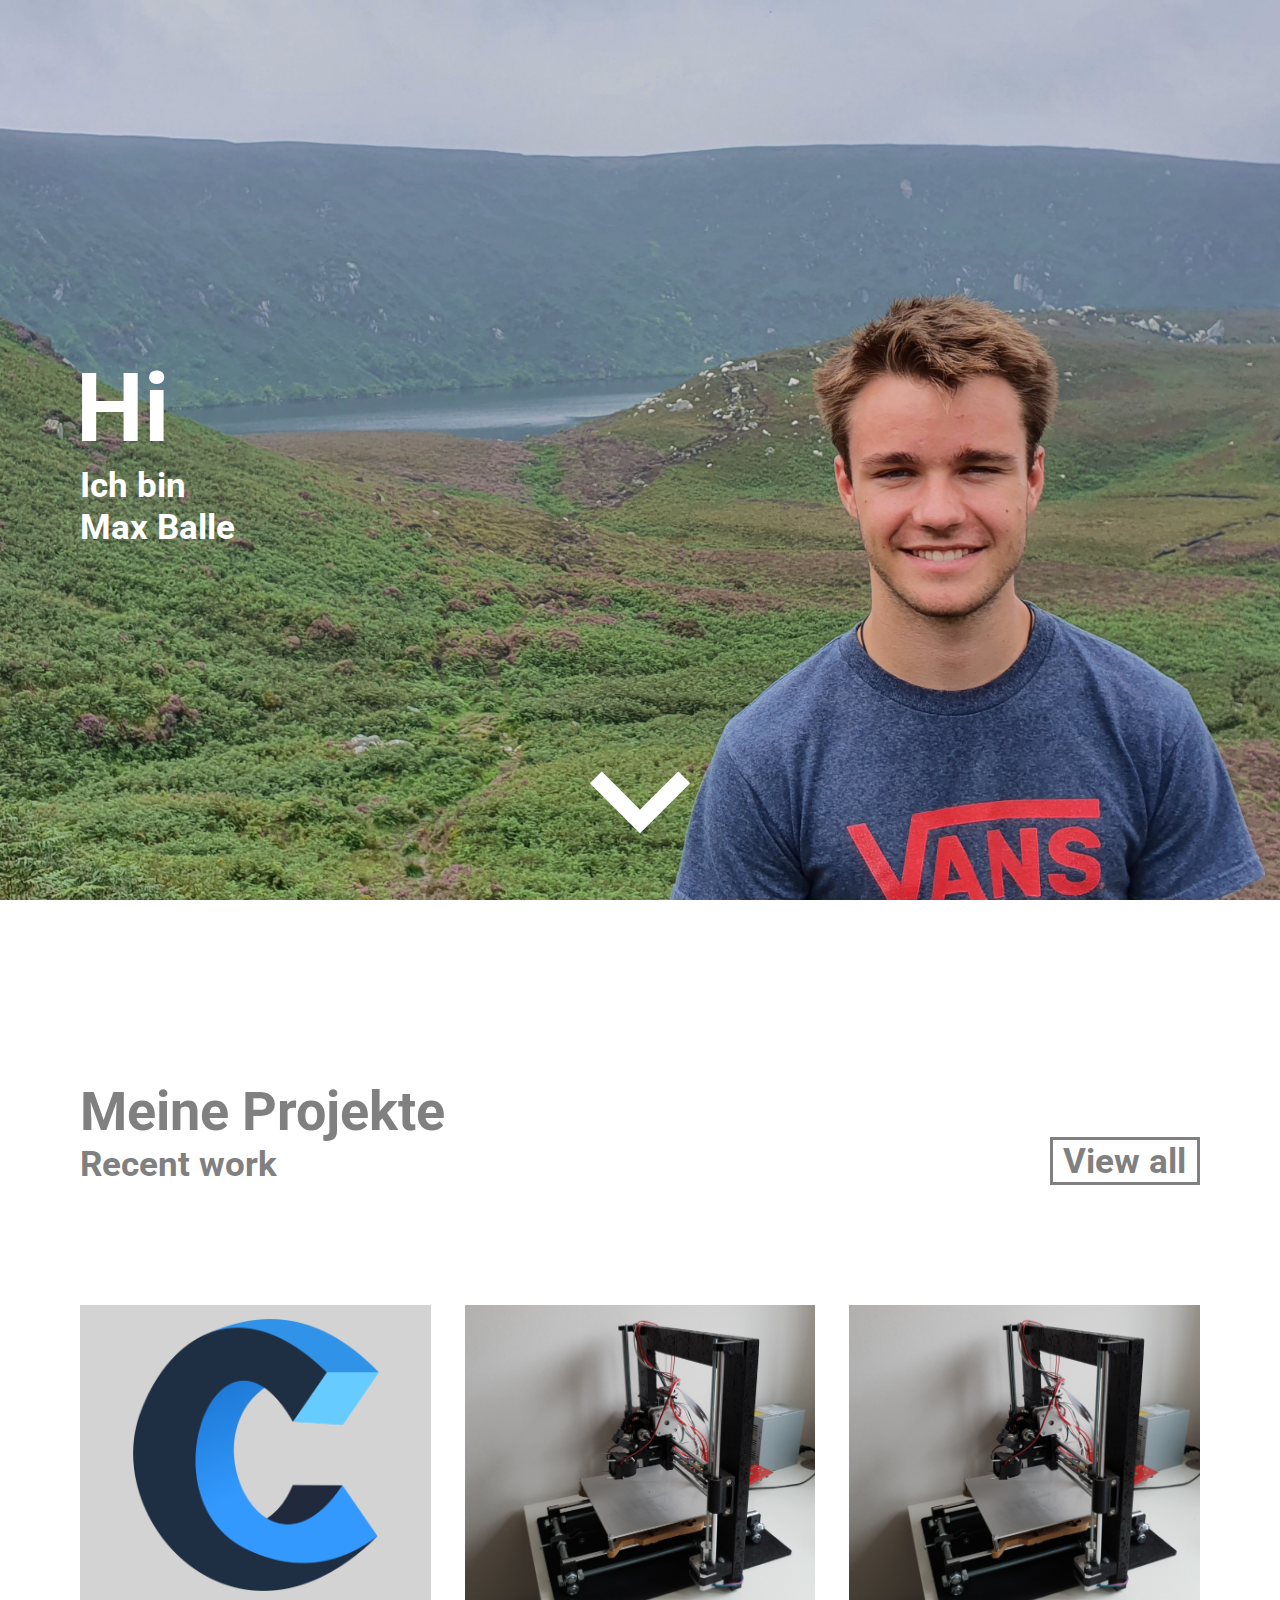
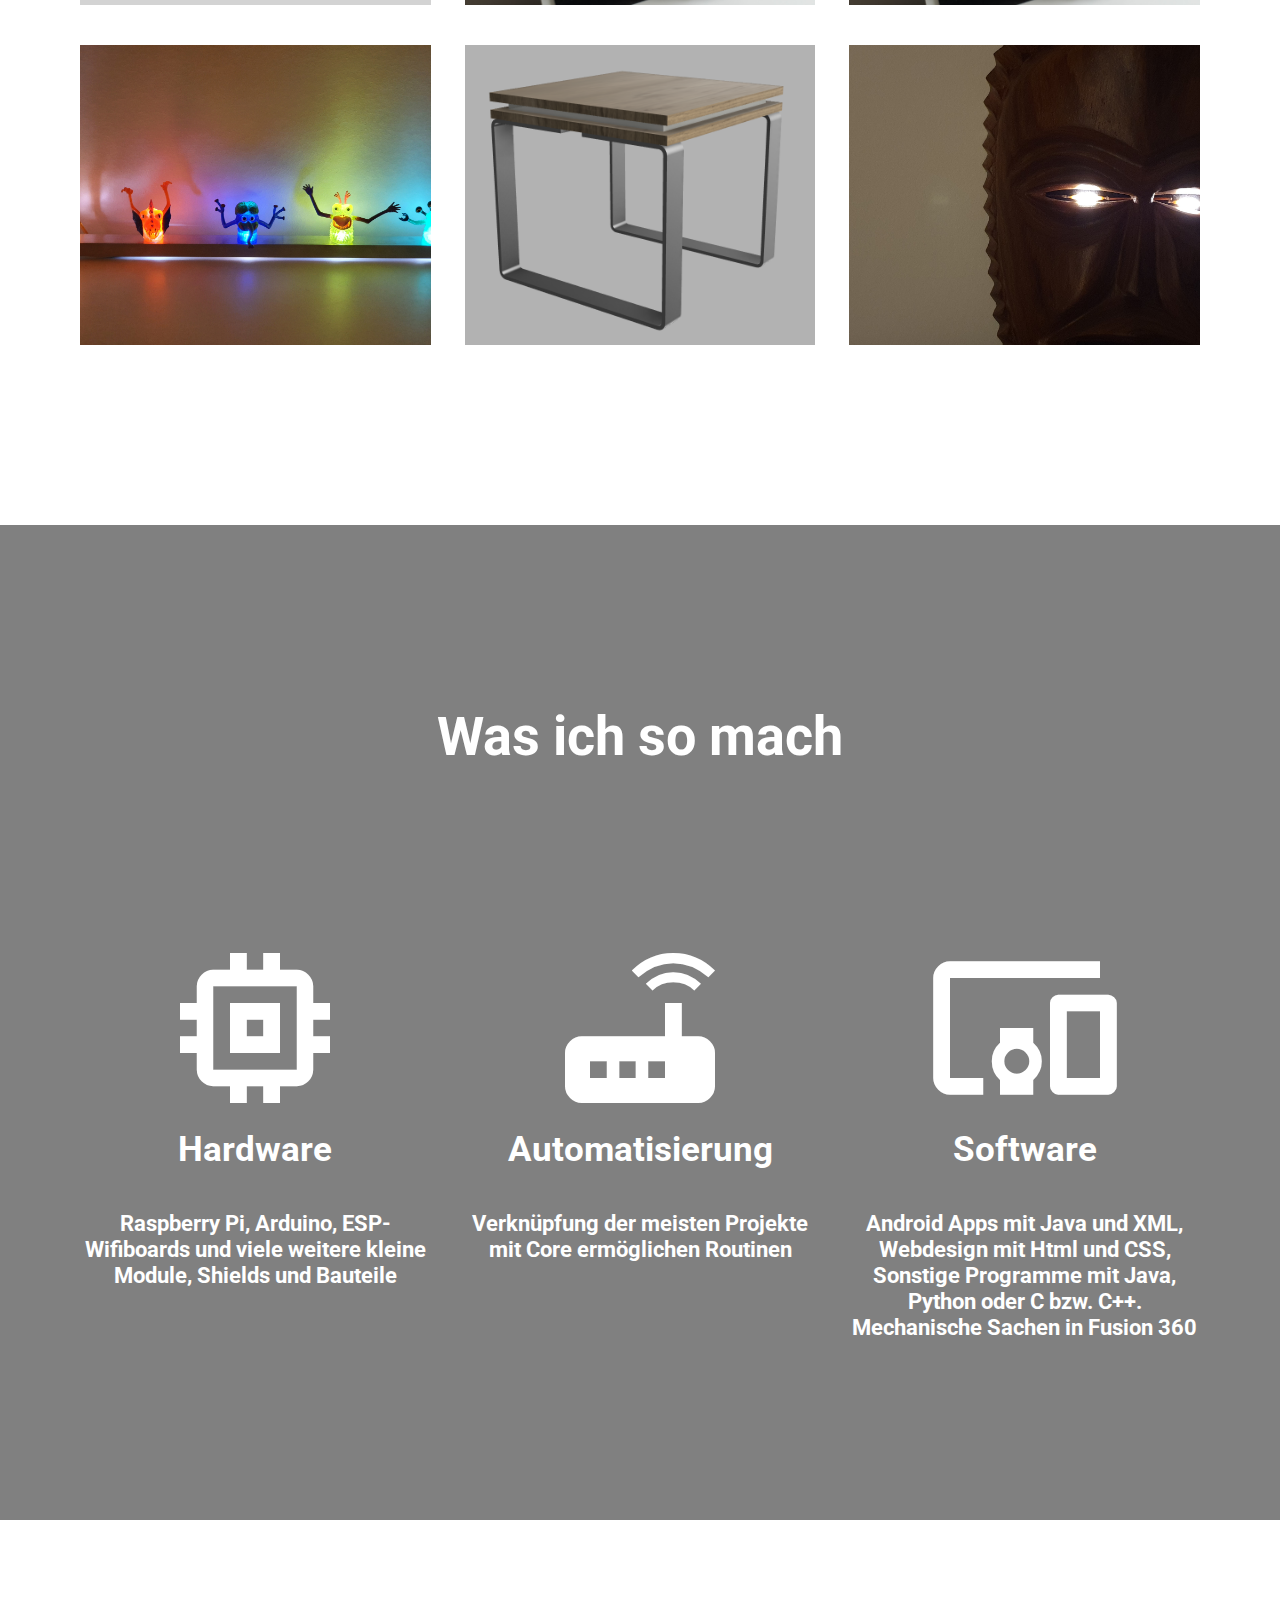
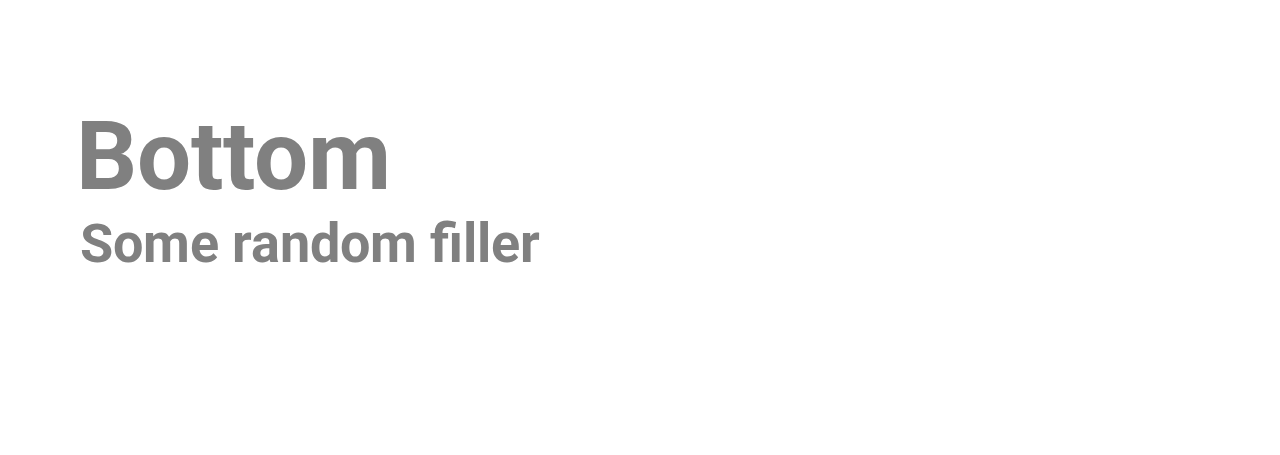
==== index.html @ 27840fbb "sub sites update" ====
<!DOCTYPE html>
<html lang="de"  dir="ltr">
<head>
  <meta charset="utf-8">
  <title>Max Balle</title>
  <link rel="stylesheet" type="text/css" href="style.css">
  <link rel="icon" type="image/svg+xml" href="favicon.svg">
  <link href="https://fonts.googleapis.com/icon?family=Material+Icons" rel="stylesheet">
  <link href="https://fonts.googleapis.com/css2?family=Roboto&display=swap" rel="stylesheet">
<body>
  <div class="transparentSec landingSec" id="mainLanding">
    <div class="greetingWrapper">
      <h1>Hi</h1>
      <h3>Ich bin<br>Max Balle</h3>
    </div>
    <div class="iconWrapper">
      <span class="material-icons icon scrollIcon">expand_more</span>
    </div>
  </div>
  <div class="solidSec">
    <div class="projektHead">
      <h2>Meine Projekte</h2>
      <div class="projektHeadWrapper">
        <h3>Recent work</h3>
        <h3 class="viewAll" id="viewAllTop">View all</h3>
      </div>
    </div>
    <div class="gridContainer">
      <a class="gridItem" id="gridItem0" href="core.html">
        <div class="borderDiv">
          <h3>Core</h3>
        </div>
      </a>
      <a class="gridItem" id="gridItem1" href="megan.html">
        <div class="borderDiv">
          <h3>Megan</h3>
        </div>
      </a>
      <a class="gridItem" id="gridItem2" href="rgbled.html">
        <div class="borderDiv">
          <h3>RGB Beleuchtung</h3>
        </div>
      </a>
      <a class="gridItem" id="gridItem3" href="monster.html">
        <div class="borderDiv">
          <h3>Monster Display</h3>
        </div>
      </a>
      <a class="gridItem" id="gridItem4" href="captisch.html">
        <div class="borderDiv">
          <h3>Cap Tisch</h3>
        </div>
      </a>
      <a class="gridItem" id="gridItem5" href="maske.html">
        <div class="borderDiv">
          <h3>Maske</h3>
        </div>
      </a>
      <a class="gridItem hiddenP" id="gridItem6" href="labps.html">
        <div class="borderDiv">
          <h3>Lab PS</h3>
        </div>
      </a>
      <a class="gridItem hiddenP" id="gridItem7" href="maus.html">
        <div class="borderDiv">
          <h3>8Ball Maus</h3>
        </div>
      </a>
    </div>
    <div class="viewAllBottomWrapper">
      <h3 class="viewAll" id="viewAllBottom">View all</h3>
    </div>
  </div>
  <div class="transparentSec" id="skillSec">
    <h2>Was ich so mach</h2>
    <div class="skillWrapper">
      <div class="skillItem">
        <span class="material-icons icon">memory</span>
        <h3>Hardware</h3>
        <h4>Raspberry Pi, Arduino, ESP-Wifiboards und viele weitere kleine Module, Shields und Bauteile</h4>
      </div>
      <div class="skillItem">
        <span class="material-icons icon">router</span>
        <h3>Automatisierung</h3>
        <h4>Verknüpfung der meisten Projekte mit Core ermöglichen Routinen</h4>
      </div>
      <div class="skillItem">
        <span class="material-icons icon">devices_other</span>
        <h3>Software</h3>
        <h4>Android Apps mit Java und XML, Webdesign mit Html und CSS, Sonstige Programme mit Java, Python oder C bzw. C++. Mechanische Sachen in Fusion 360</h4>
      </div>
    </div>
  </div>
  <div class="solidSec">
    <h1>Bottom</h1>
    <h2>Some random filler</h2>
  </div>
</body>
<script src="script.js" charset="utf-8"></script>
</html>
---- style.css ----
:root {
	--sideMargin: 80px;
}

* { margin: 0, padding: 0 }

html, body {
	scroll-behavior: smooth;
  background: white;
	margin: 0;
}

h1, h2, h3, h4, p, a {
  margin: 0;
	padding: 0;
	color: grey;
  font-family: Roboto;
	text-decoration: none;
}

h1 {
	font-size: 6em;
	margin-left: -0.04em;
}

h2 {
	font-size: 3.4em;
}

h3 {
	font-size: 2.2em;
}

h4 {
	font-size: 1.4em;
	margin-top: 40px;
	text-align: center;
}

.transparentSec {
	background-color: grey;
	background-size: cover;
	background-position: center;
	background-attachment: fixed;
	padding: 180px var(--sideMargin);
}

.solidSec {
	background-color: white;
  padding: 180px var(--sideMargin);
}

.transparentSec h1, .transparentSec h2, .transparentSec h3, .transparentSec h4 {
	color: white;
}

.landingSec {
	height: 100vh;
	background-image: url("res/profile.jpg");
	display: flex;
  align-items: center;
	padding: 0 var(--sideMargin);
}

.greetingWrapper {
	min-width: 300px;
}

.icon {
	width: 200px;
	color: white;
	font-size: 200px !important;
	font-weight: lighter;
}

.scrollIcon {
	position: absolute;
	bottom: 0;
	right: 0;
	left: 0;
	margin: auto;
	text-align: center;
}

.iconWrapper {
	width: 100%;
}

.projektHead {
	padding-bottom: 120px;
}

.projektHeadWrapper {
	position: relative;
}

.viewAll {
	border-style: solid;
	padding: 0 0.3em;
}

#viewAllTop {
	position: absolute;
	bottom: 0;
	right: 0;
}

.viewAllBottomWrapper {
	display: none;
	justify-content: center;
}

#viewAllBottom {
	margin-top: 60px;
}

.viewAll:hover {
	cursor: pointer;
	color: darkgrey;
}

.gridContainer {
	display: grid;
	grid-template-columns: 1fr 1fr 1fr;
	column-gap: 3%;
  row-gap: 40px;
}

.gridItem {
	background-color: lightgrey;
	height: 300px;
	display: flex;
	align-items: center;
	justify-content: center;
	background-size: cover;
	background-position: center;
	background-repeat: no-repeat;
	cursor: pointer;
}

.gridItem h3 {
	color: white;
	text-align: center;
}

.borderDiv {
	border-style: solid;
	color: white;
	padding: 0 0.7em;
	opacity: 0;
	transition: all 0.4s;
}

.gridItem:hover .borderDiv {
	opacity: 1;
}

#gridItem0 {
	background-image: url("res/coreicon.png");
	background-size: 70%;
}

#gridItem1 {
	background-image: url("res/megan.jpg");
}

#gridItem2 {
	background-image: url("res/megan.jpg");
}

#gridItem3 {
	background-image: url("res/monster.jpg");
}

#gridItem4 {
	background-image: url("res/tisch.png");
}

#gridItem5 {
	background-image: url("res/maske.jpg");
}

.hiddenP {
	display: none;
}

#gridItem6 {
	background-image: url("res/monster.jpg");
}

#gridItem7 {
	background-image: url("res/monster.jpg");
}

#skillSec {
	background-image: url("res/berg.jpg");
	display: flex;
	flex-direction: column;
	align-items: center;
}

.skillWrapper {
	width: 100%;
	display: grid;
	grid-template-columns: 1fr 1fr 1fr;
	column-gap: 3%;
	padding-top: 80px;
}

.skillItem {
	padding-top: 80px;
	display: flex;
	flex-direction: column;
	align-items: center;
	margin: 0 auto;
}

@media only screen and (max-device-width: 800px) {

	.gridContainer{
		grid-template-columns: 1fr 1fr;
	}

	.skillWrapper {
		grid-template-columns: 1fr;
	}

	.transparentSec {
		background-attachment: scroll;
	}

	.borderDiv {
		opacity: 1;
	}
}

@media only screen and (max-device-width: 600px) {

	.gridContainer{
		grid-template-columns: 1fr;
	}

	#viewAllTop {
		display: none;
	}

	.viewAllBottomWrapper {
		display: flex;
	}
}
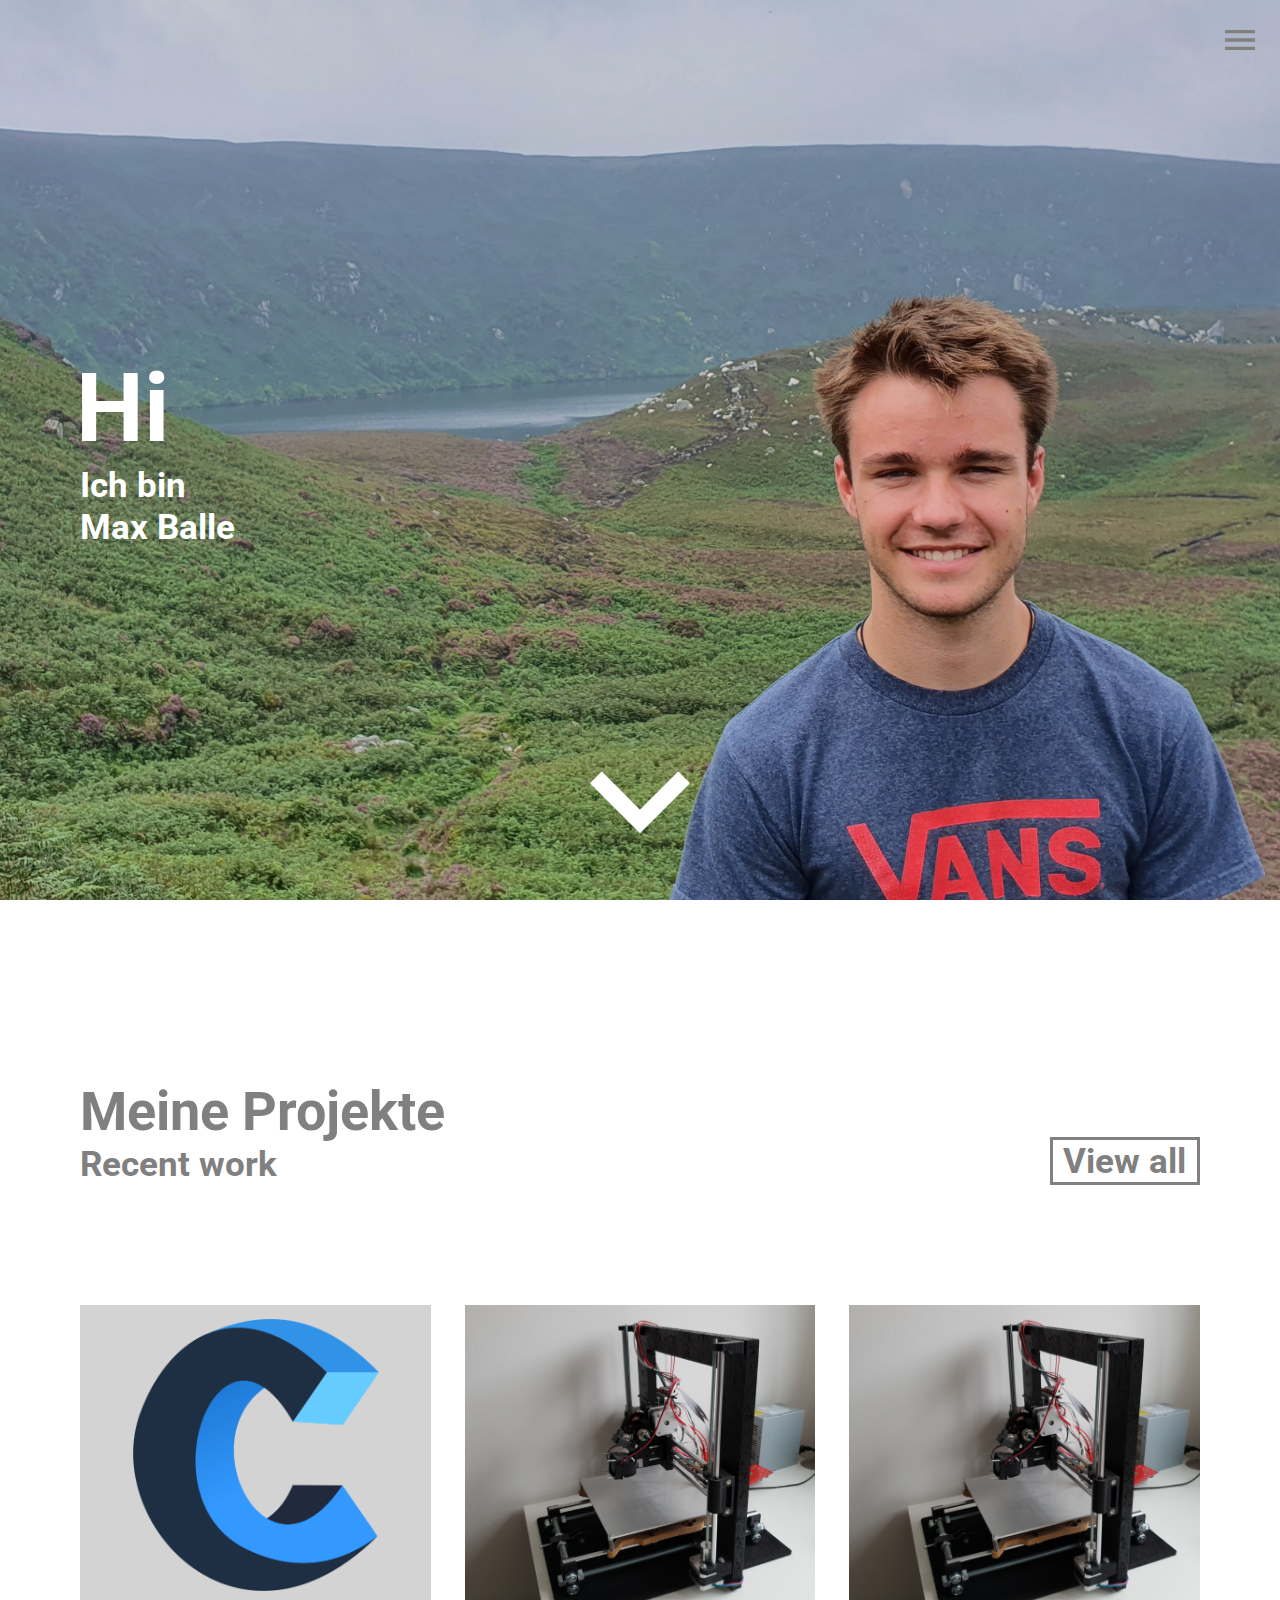
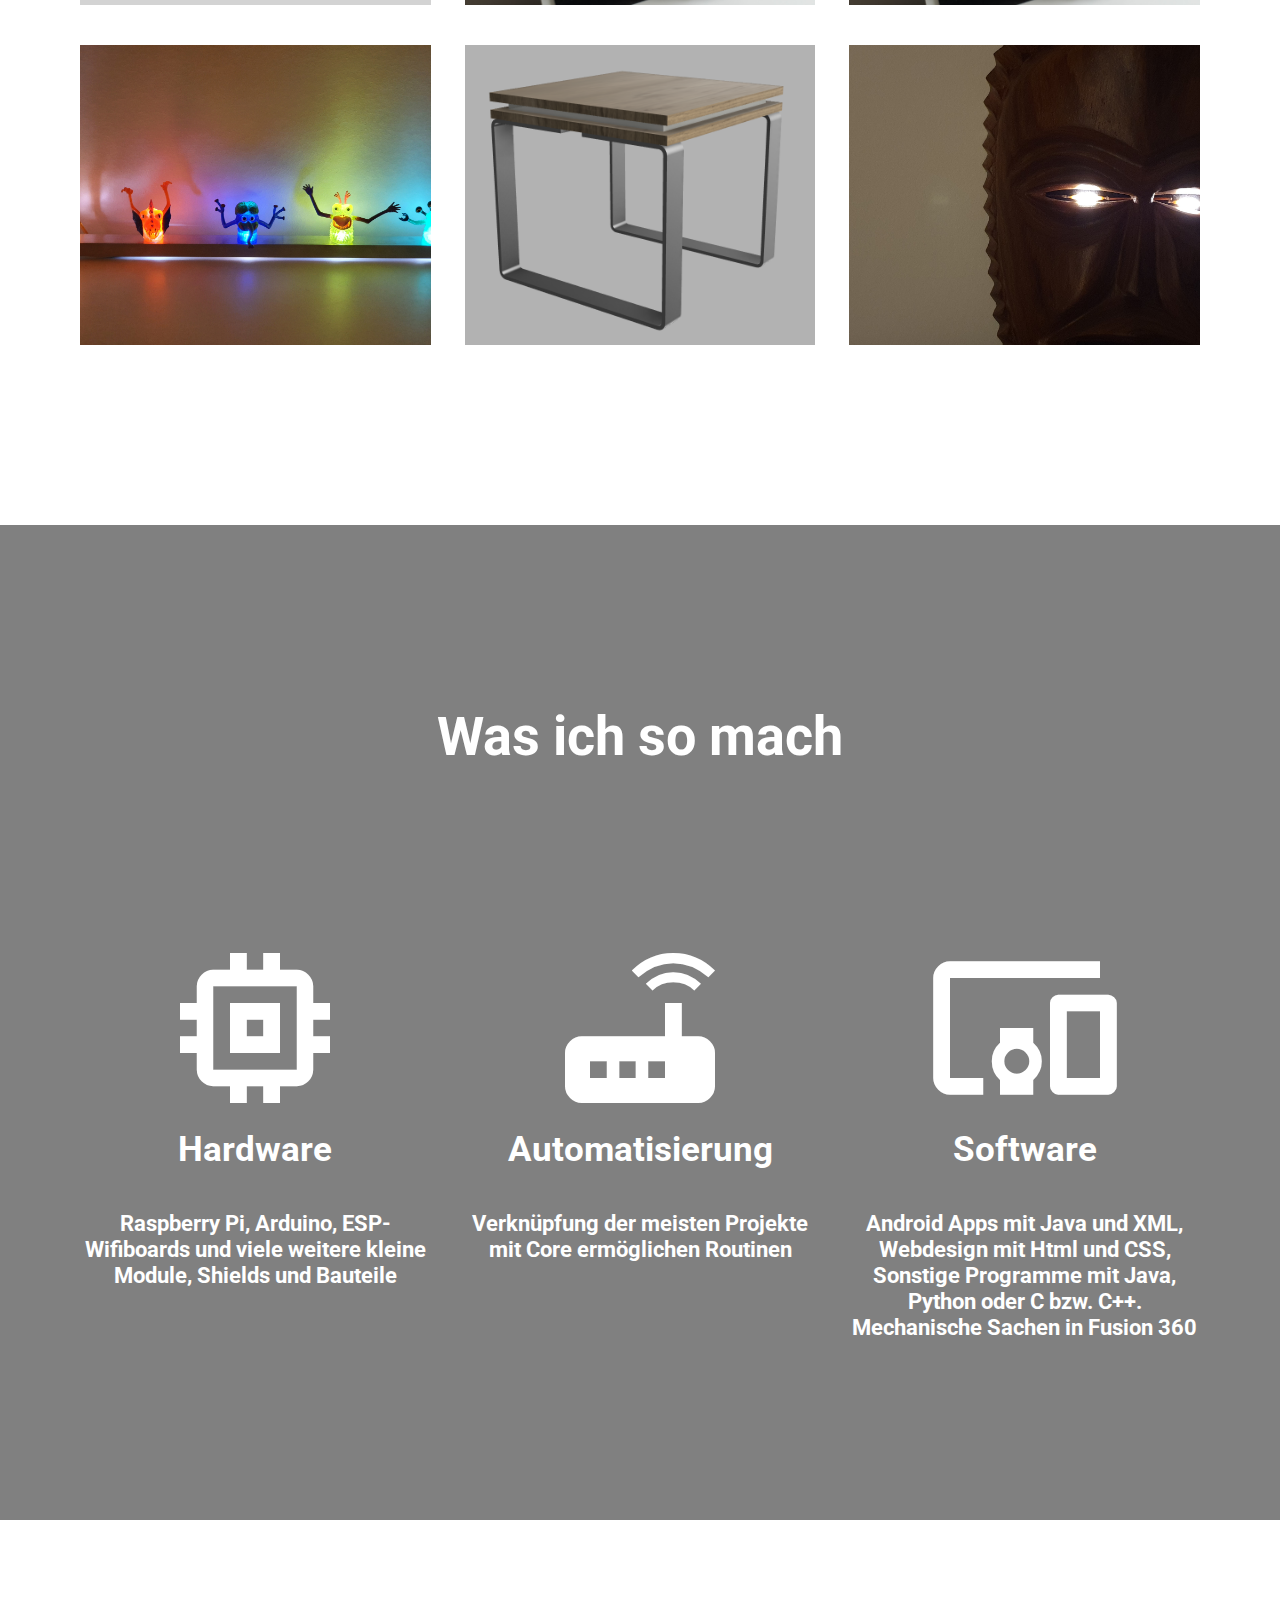
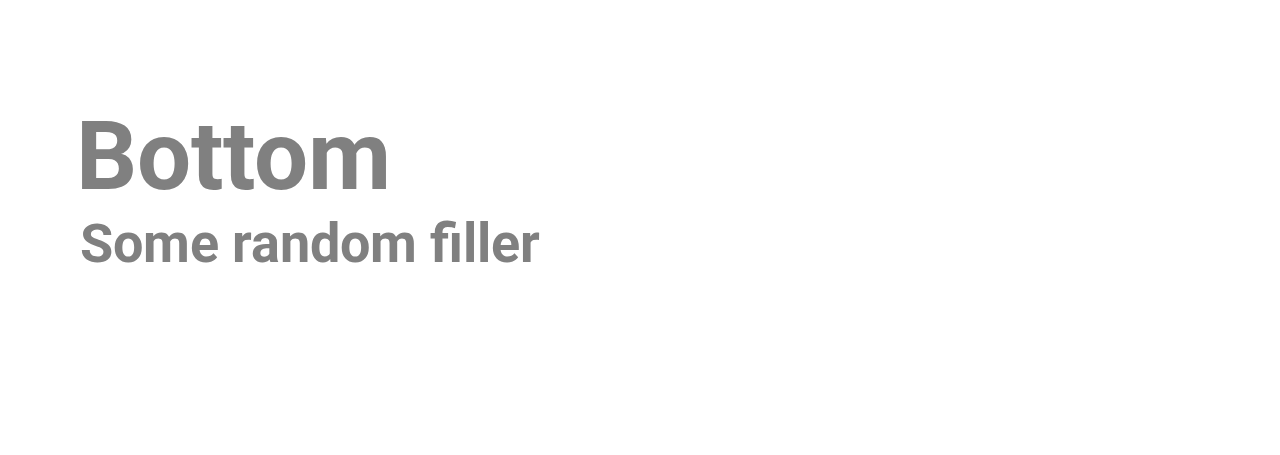
==== commit b28ec792: "hamburger" ====
--- a/index.html
+++ b/index.html
@@ -95,6 +95,7 @@
     <h1>Bottom</h1>
     <h2>Some random filler</h2>
   </div>
+  <span class="material-icons icon menuIcon">menu</span>
 </body>
 <script src="script.js" charset="utf-8"></script>
 </html>
--- a/style.css
+++ b/style.css
@@ -86,6 +86,17 @@
 	width: 100%;
 }
 
+.menuIcon {
+	cursor: pointer;
+	color: grey;
+	position: fixed;
+	top: 0;
+	right: 0;
+	font-size: 40px!important;
+	width: auto;
+	margin: 20px;
+}
+
 .projektHead {
 	padding-bottom: 120px;
 }
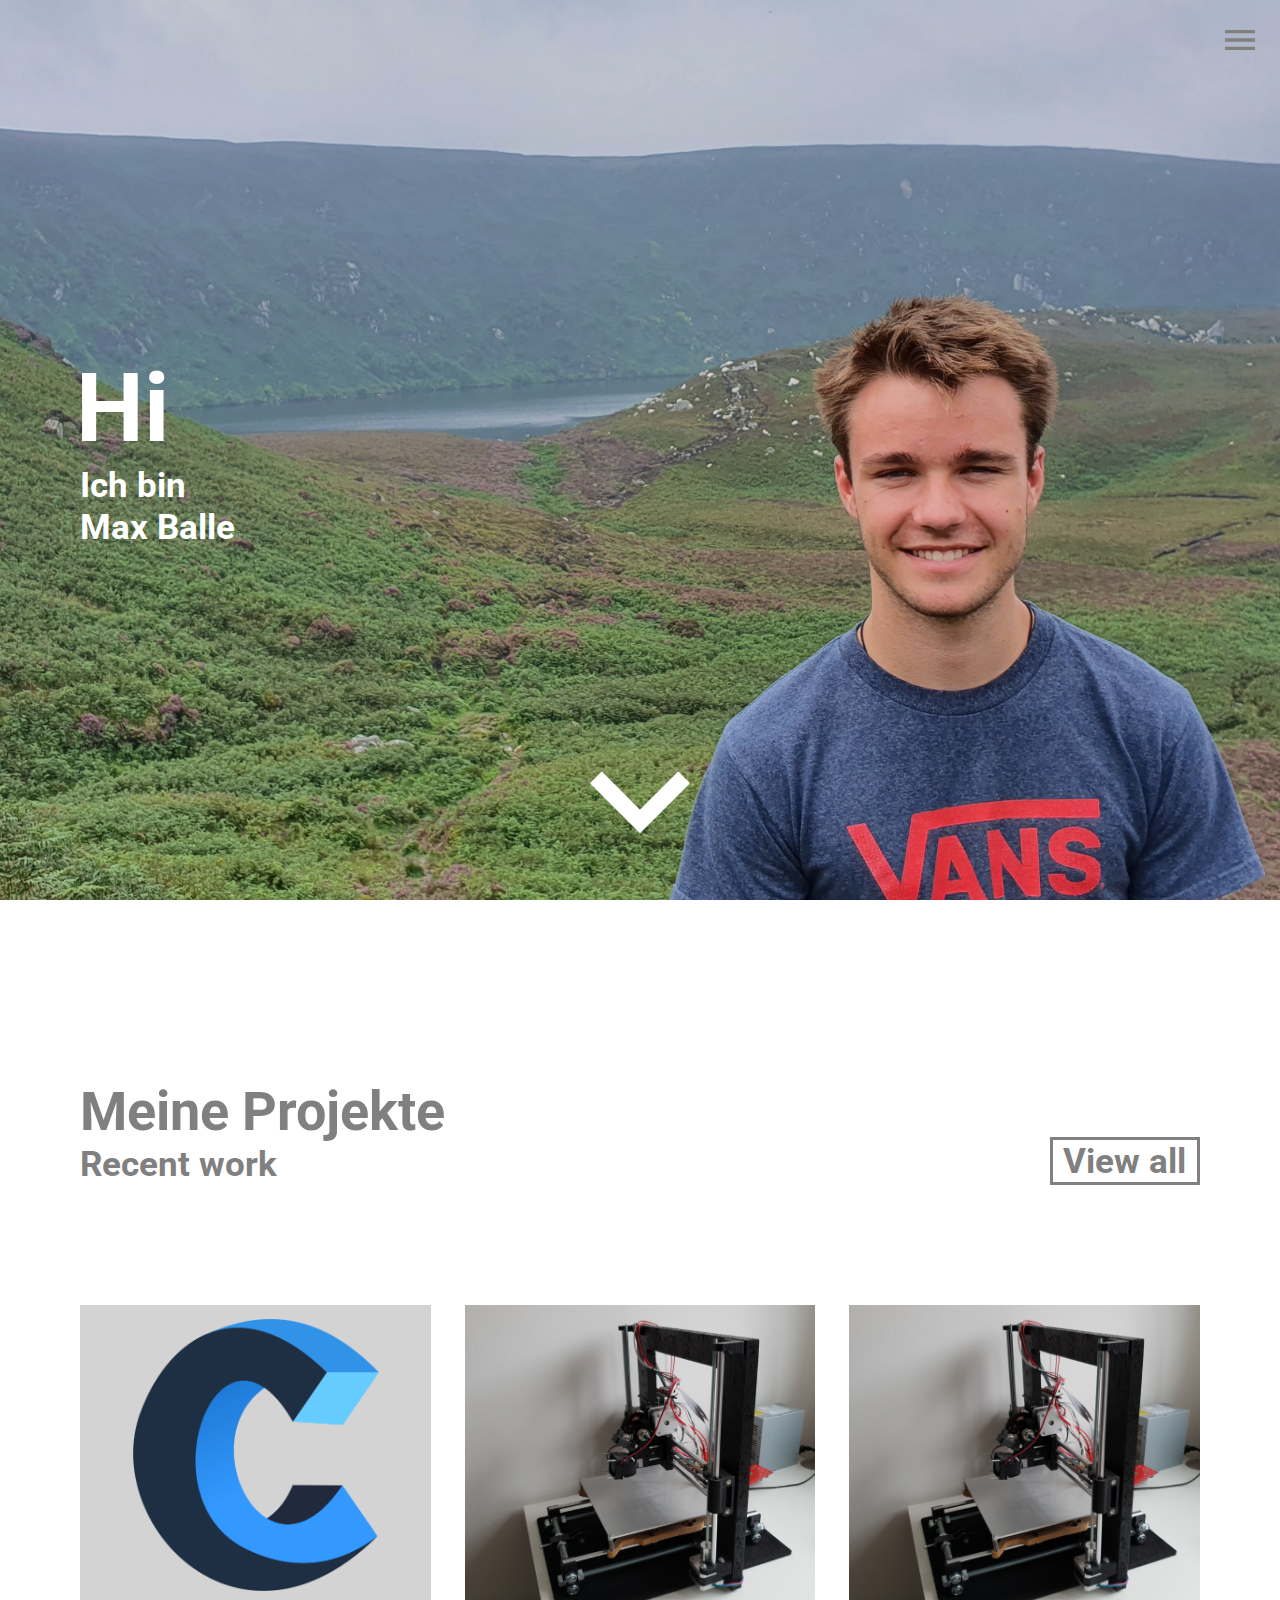
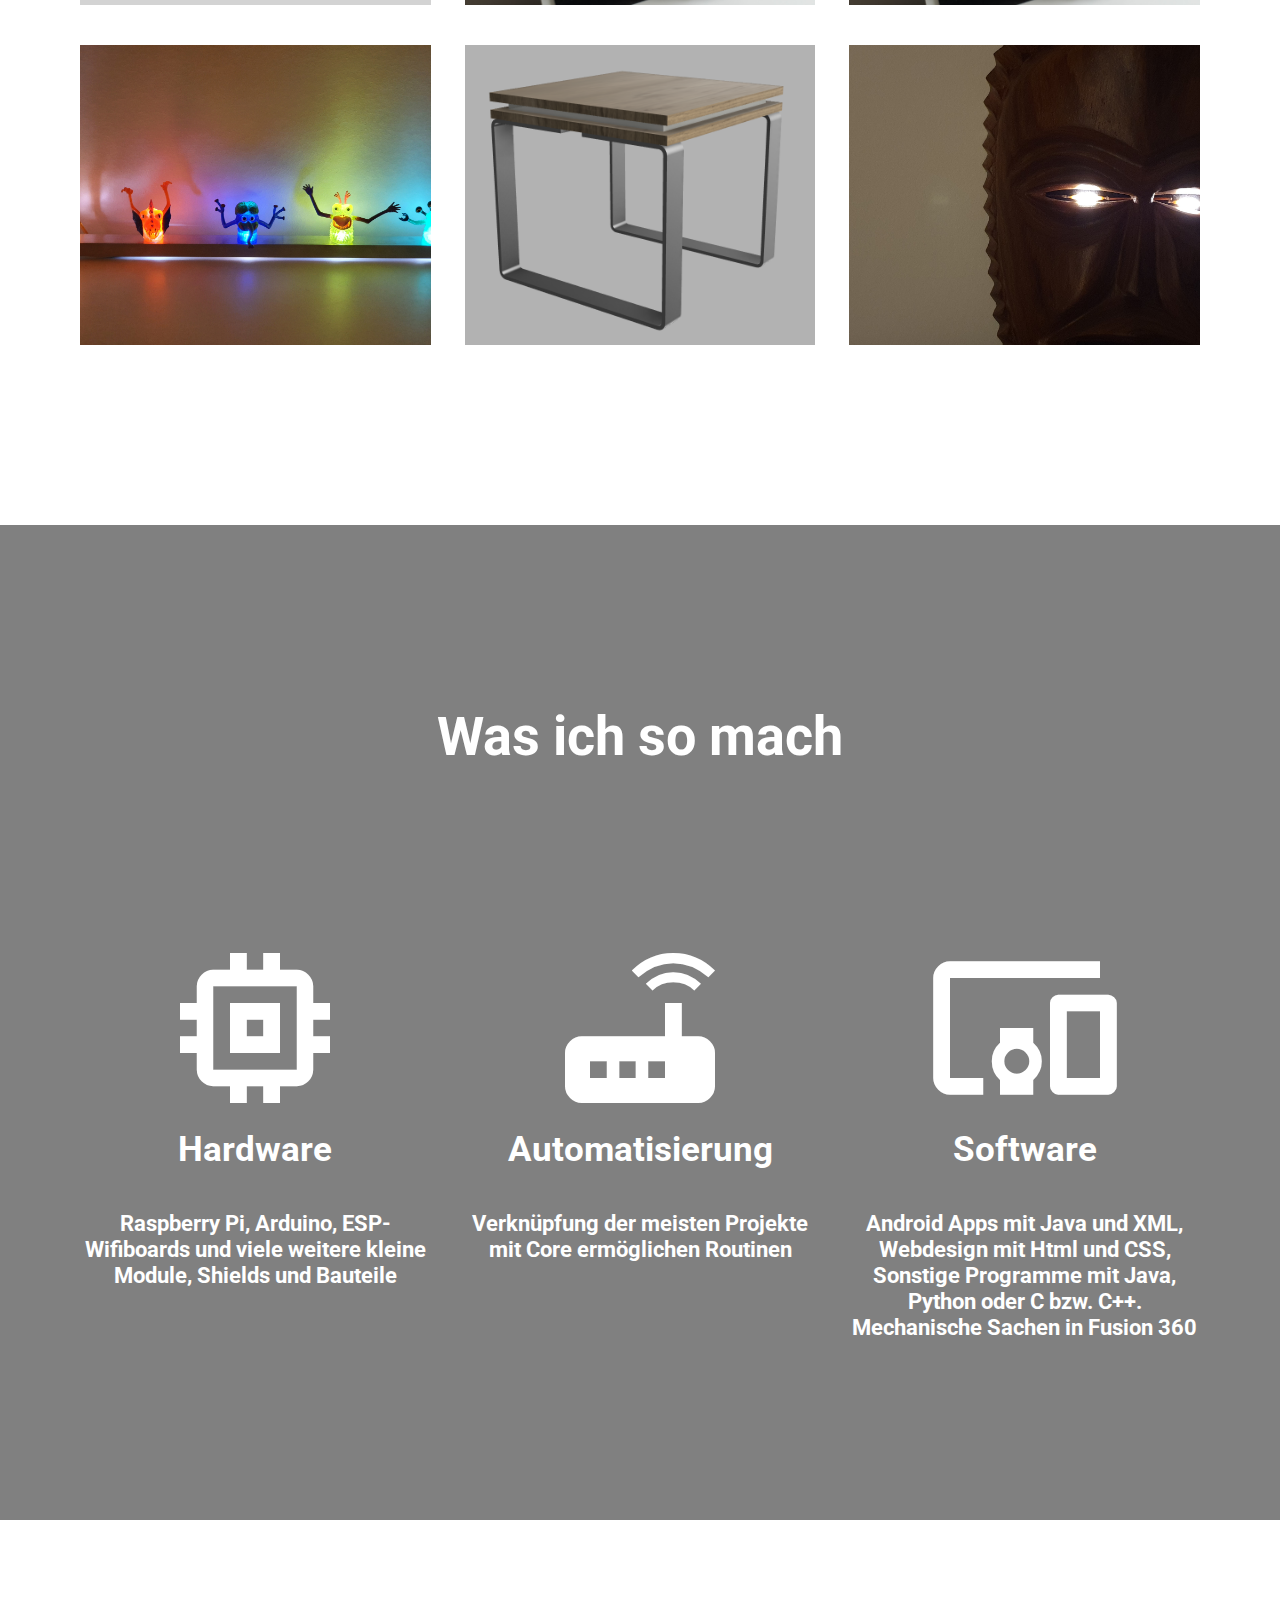
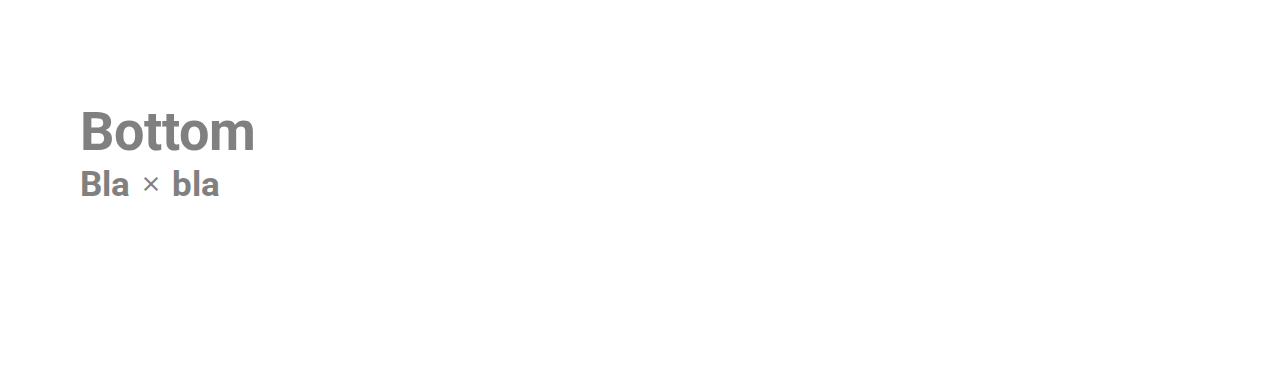
==== commit 373bc8e5: "menuItems" ====
--- a/index.html
+++ b/index.html
@@ -92,10 +92,15 @@
     </div>
   </div>
   <div class="solidSec">
-    <h1>Bottom</h1>
-    <h2>Some random filler</h2>
+    <h2>Bottom</h2>
+    <h3>Bla <span class="material-icons">close</span> bla</h3>
   </div>
-  <span class="material-icons icon menuIcon">menu</span>
+  <span class="material-icons icon menuIcon" id="openIcon">menu</span>
+  <div id="menuIconWrapper">
+    <span class="material-icons icon menuIcon hiddenIcon" id="closeIcon">close</span>
+    <br>
+    <span class="material-icons icon menuIcon hiddenIcon">mail_outline</span>
+  </div>
 </body>
 <script src="script.js" charset="utf-8"></script>
 </html>
--- a/style.css
+++ b/style.css
@@ -89,12 +89,31 @@
 .menuIcon {
 	cursor: pointer;
 	color: grey;
+	font-size: 40px!important;
+	width: auto;
+	margin: 20px;
+}
+
+#openIcon {
 	position: fixed;
 	top: 0;
 	right: 0;
-	font-size: 40px!important;
-	width: auto;
-	margin: 20px;
+}
+
+.hiddenIcon {
+	background-color: grey;
+	color: white;
+	display: block;
+	padding-right: 20px;
+	margin-right: 0;
+	margin-bottom: 0;
+}
+
+#menuIconWrapper {
+	position: fixed;
+	top: 0;
+	right: -60px;
+	transition: all 0.4s;
 }
 
 .projektHead {
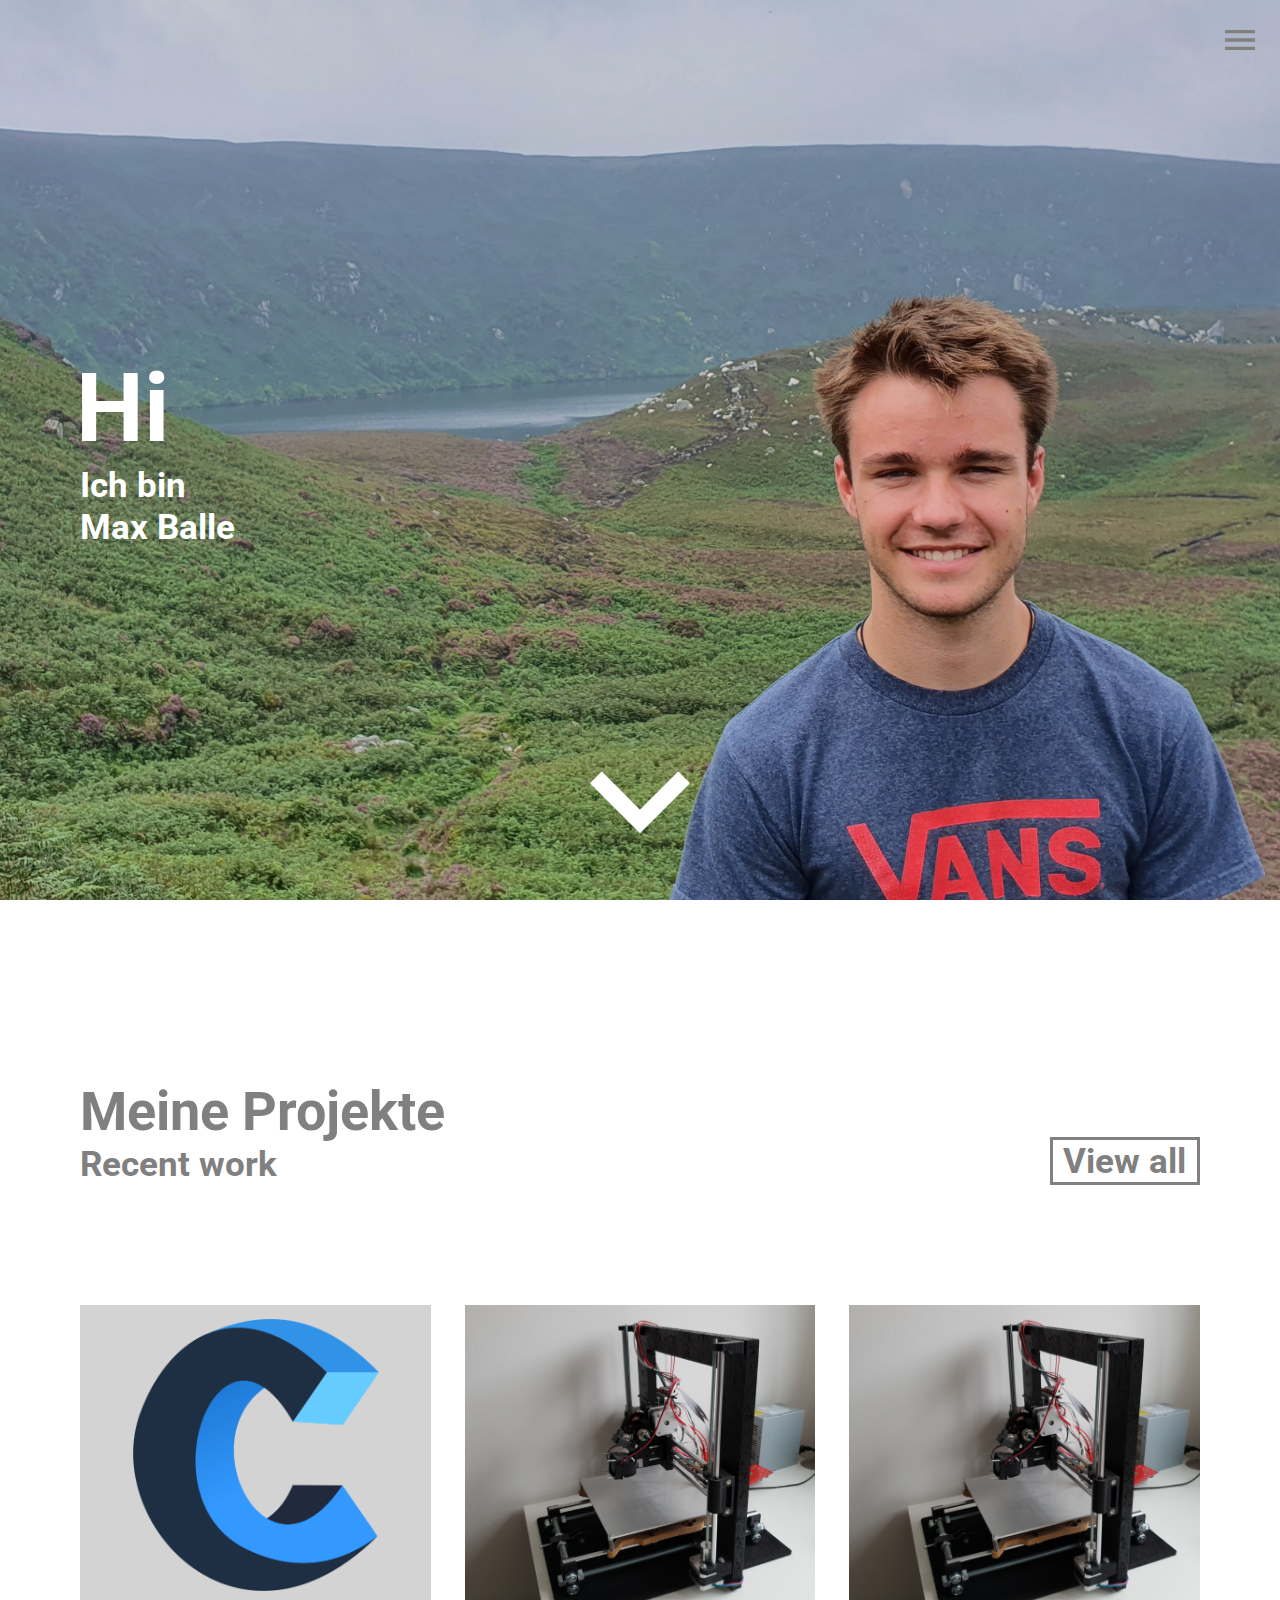
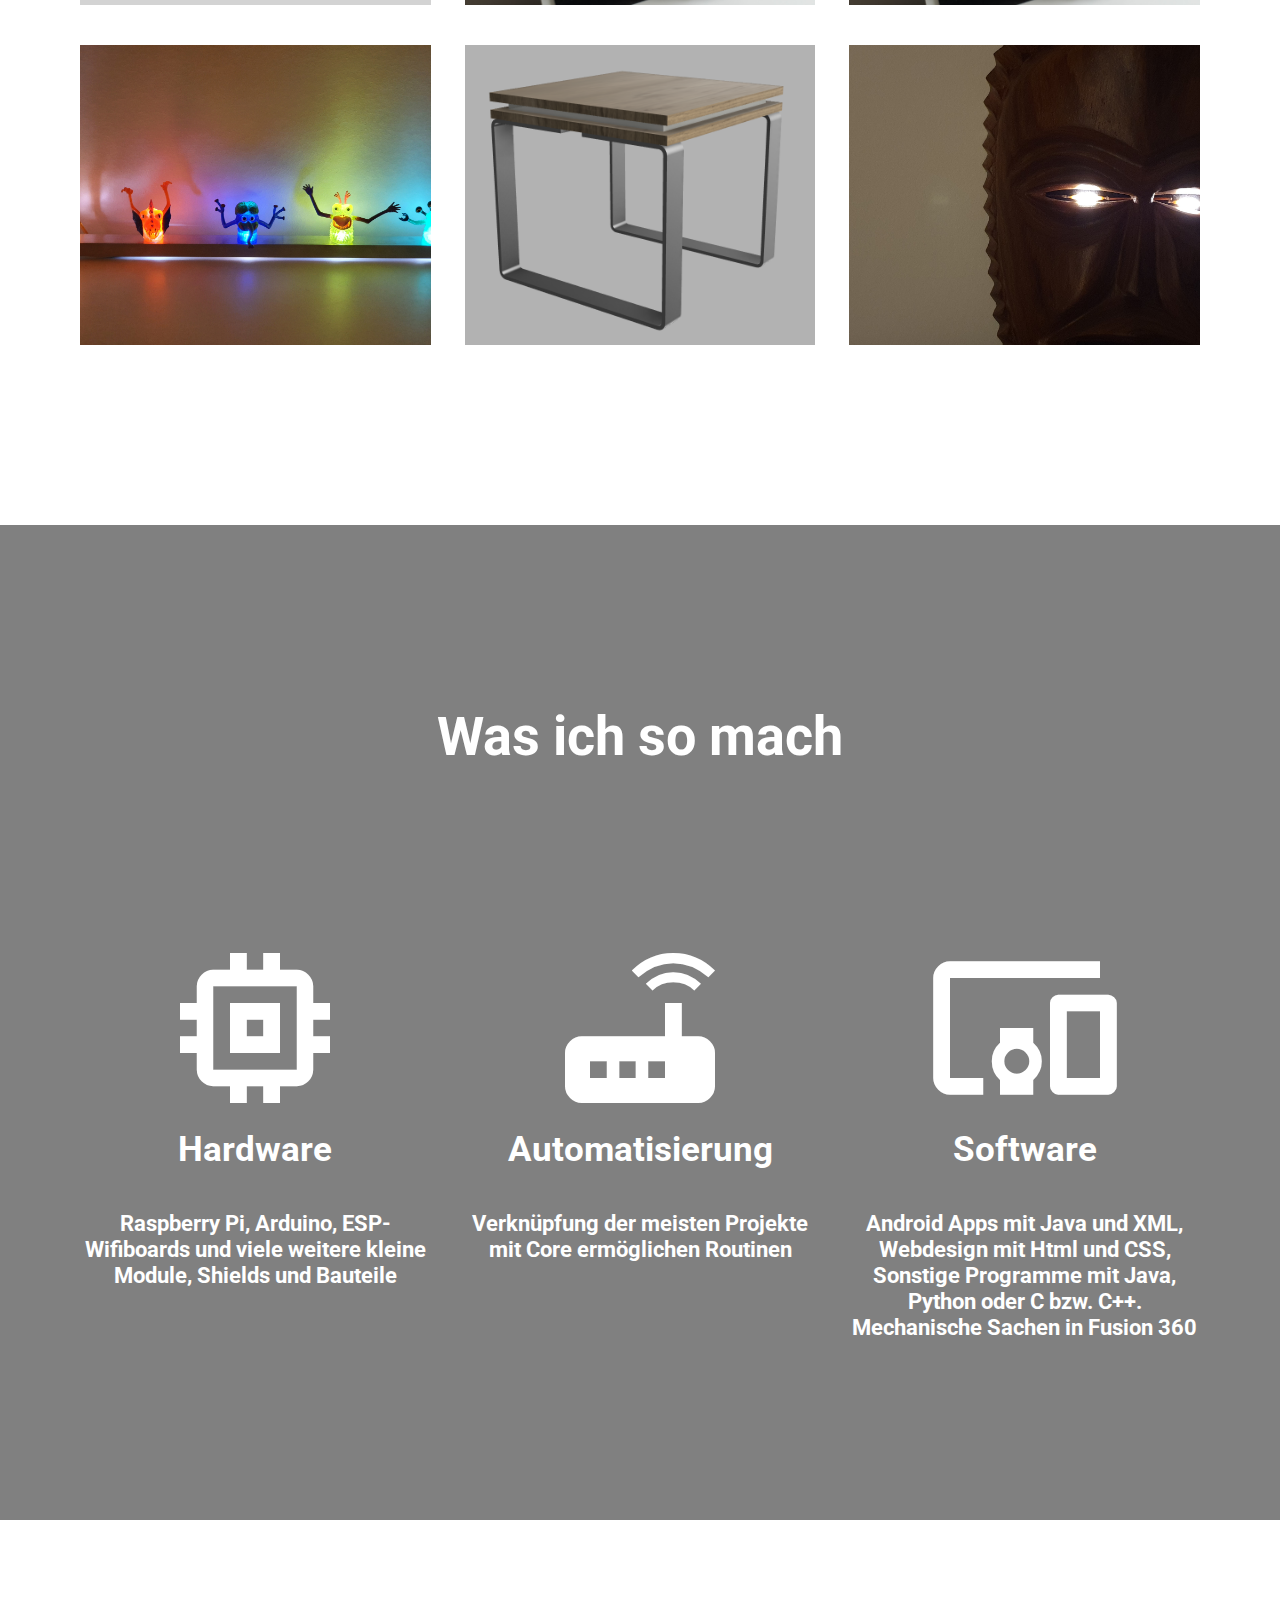
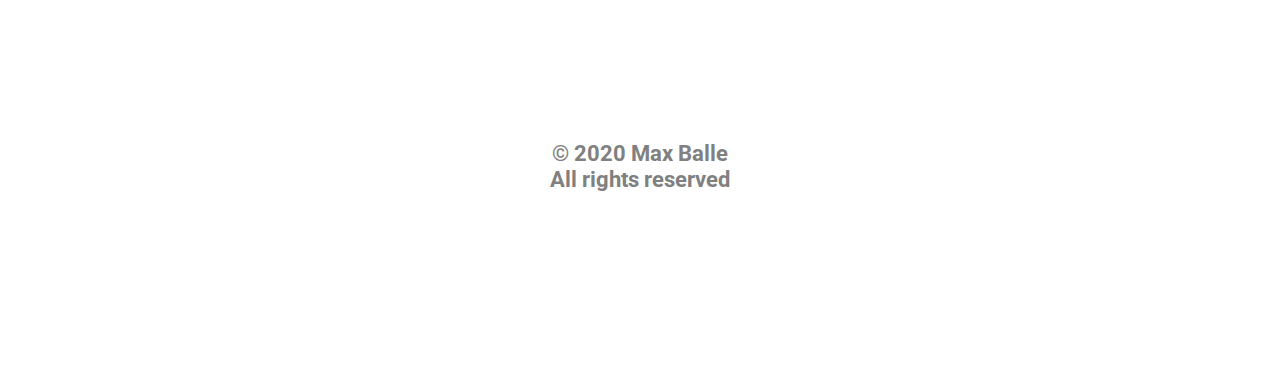
==== commit de8f128e: "nav & contact & footer" ====
--- a/index.html
+++ b/index.html
@@ -92,14 +92,15 @@
     </div>
   </div>
   <div class="solidSec">
-    <h2>Bottom</h2>
-    <h3>Bla <span class="material-icons">close</span> bla</h3>
+    <h4>© 2020 Max Balle<br>All rights reserved</h4>
   </div>
   <span class="material-icons icon menuIcon" id="openIcon">menu</span>
   <div id="menuIconWrapper">
     <span class="material-icons icon menuIcon hiddenIcon" id="closeIcon">close</span>
     <br>
-    <span class="material-icons icon menuIcon hiddenIcon">mail_outline</span>
+    <a href="contact.html"><span class="material-icons icon menuIcon hiddenIcon" onclick="contact.html">mail_outline</span></a>
+    <br>
+    <a href="contact.html"><span class="material-icons icon menuIcon hiddenIcon" onclick="contact.html">public</span></a>
   </div>
 </body>
 <script src="script.js" charset="utf-8"></script>
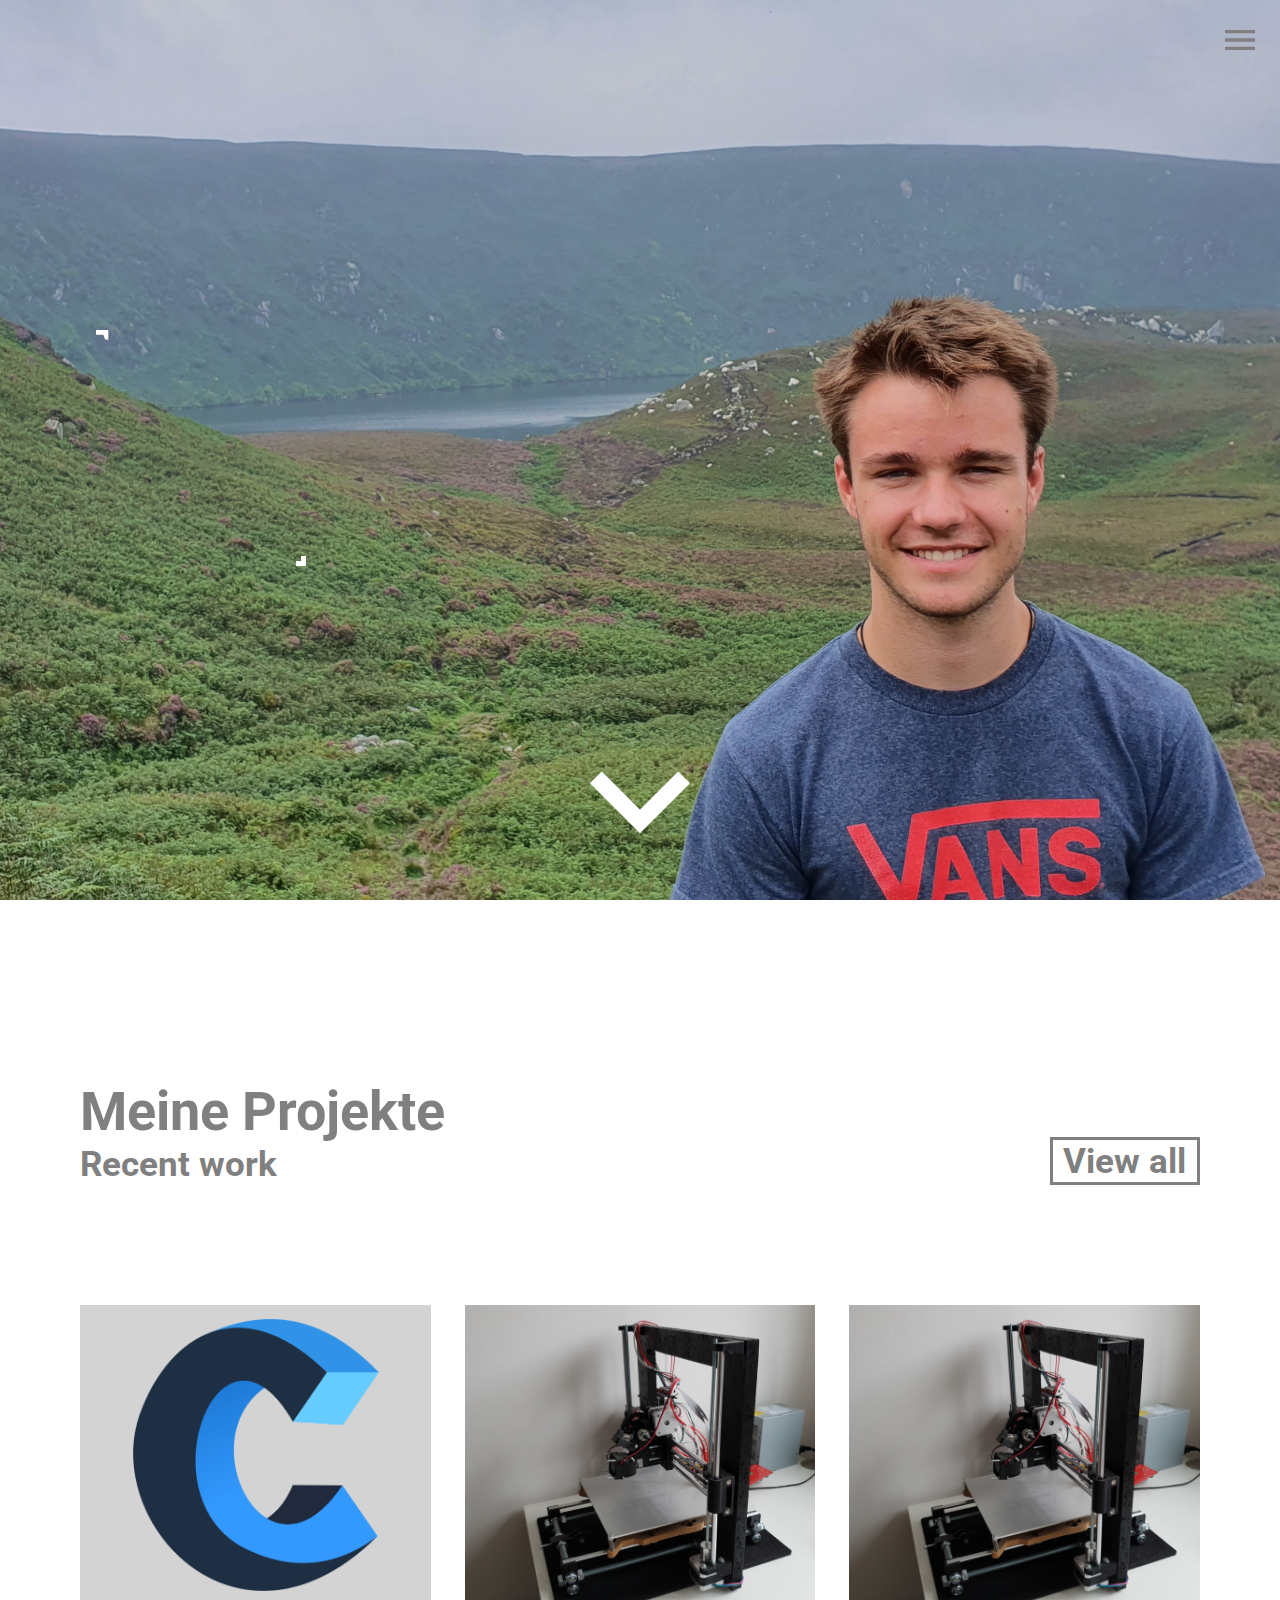
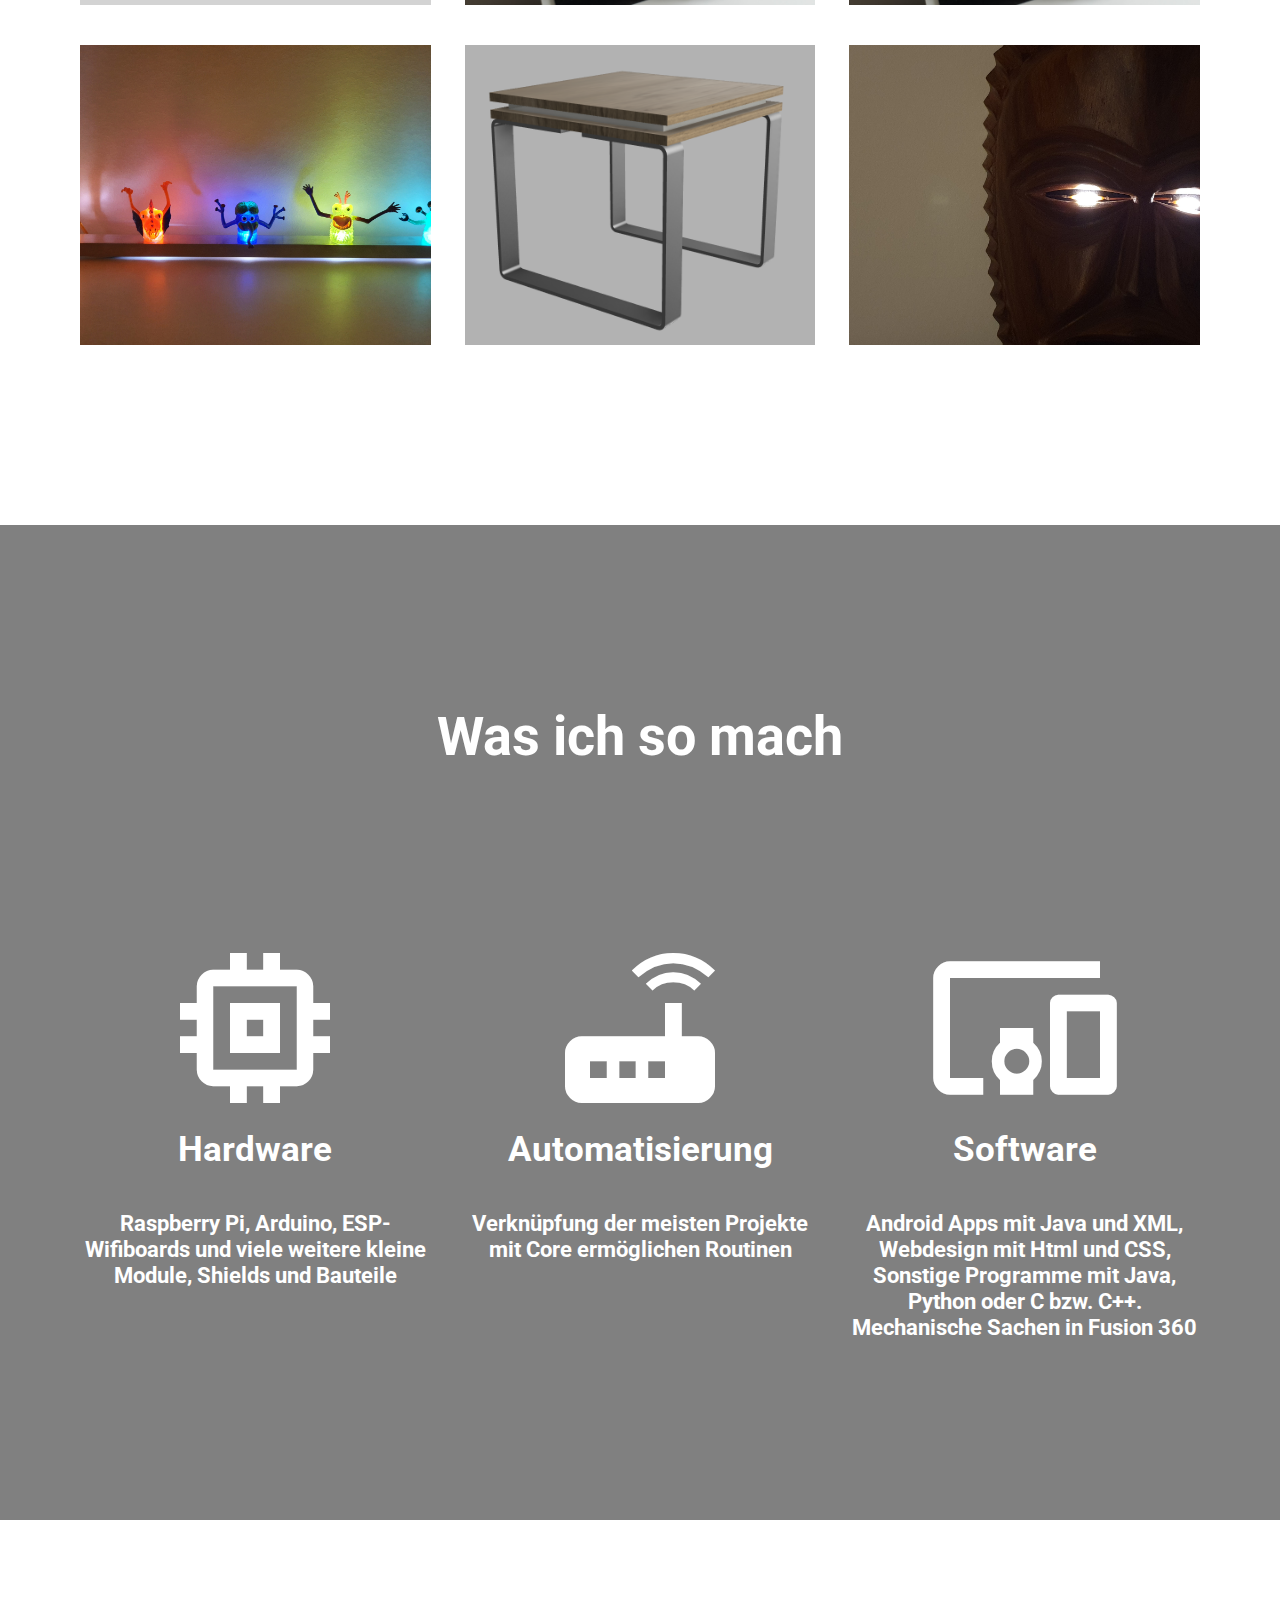
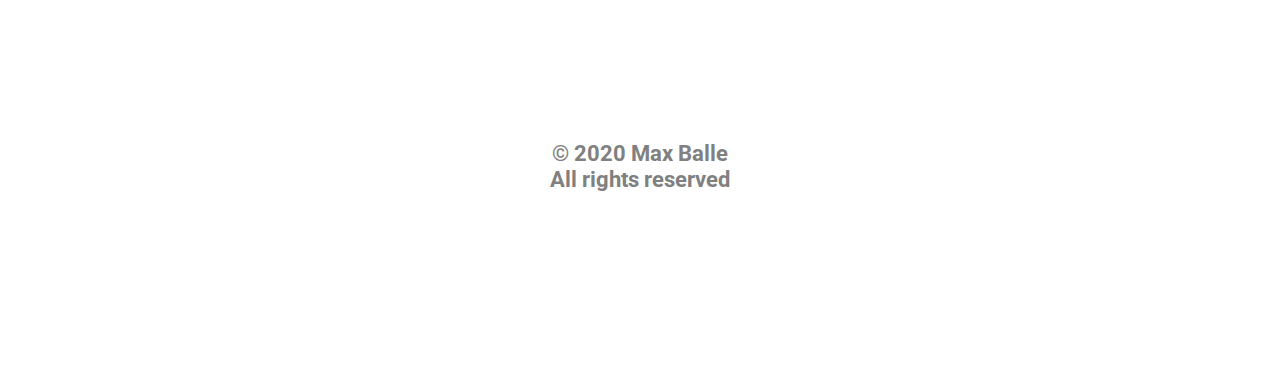
==== commit 4948ed64: "Title Animation" ====
--- a/index.html
+++ b/index.html
@@ -10,8 +10,85 @@
 <body>
   <div class="transparentSec landingSec" id="mainLanding">
     <div class="greetingWrapper">
-      <h1>Hi</h1>
-      <h3>Ich bin<br>Max Balle</h3>
+      <svg id="logo1" width="276" height="115" viewBox="0 0 276 115" fill="none" xmlns="http://www.w3.org/2000/svg">
+        <mask id="path-1-outside-1" maskUnits="userSpaceOnUse" x="0.882812" y="0.625" width="275" height="114" fill="black">
+          <rect fill="white" x="0.882812" y="0.625" width="275" height="114"/>
+          <path d="M23.3203 5.625L56.7891 89.1562L90.2578 5.625H107.766V108H94.2656V68.1328L95.5312 25.1016L61.9219 108H51.5859L18.0469 25.3125L19.3828 68.1328V108H5.88281V5.625H23.3203Z"/>
+          <path
+            d="M176.531 108C175.781 106.5 175.172 103.828 174.703 99.9844C168.656 106.266 161.438 109.406 153.047 109.406C145.547 109.406 139.383 107.297 134.555 103.078C129.773 98.8125 127.383 93.4219 127.383 86.9062C127.383 78.9844 130.383 72.8438 136.383 68.4844C142.43 64.0781 150.914 61.875 161.836 61.875H174.492V55.8984C174.492 51.3516 173.133 47.7422 170.414 45.0703C167.695 42.3516 163.688 40.9922 158.391 40.9922C153.75 40.9922 149.859 42.1641 146.719 44.5078C143.578 46.8516 142.008 49.6875 142.008 53.0156H128.93C128.93 49.2188 130.266 45.5625 132.938 42.0469C135.656 38.4844 139.312 35.6719 143.906 33.6094C148.547 31.5469 153.633 30.5156 159.164 30.5156C167.93 30.5156 174.797 32.7188 179.766 37.125C184.734 41.4844 187.312 47.5078 187.5 55.1953V90.2109C187.5 97.1953 188.391 102.75 190.172 106.875V108H176.531ZM154.945 98.0859C159.023 98.0859 162.891 97.0312 166.547 94.9219C170.203 92.8125 172.852 90.0703 174.492 86.6953V71.0859H164.297C148.359 71.0859 140.391 75.75 140.391 85.0781C140.391 89.1562 141.75 92.3438 144.469 94.6406C147.188 96.9375 150.68 98.0859 154.945 98.0859Z"/>
+          <path d="M233.414 59.6953L250.289 31.9219H265.477L240.586 69.5391L266.25 108H251.203L233.625 79.5234L216.047 108H200.93L226.594 69.5391L201.703 31.9219H216.75L233.414 59.6953Z"/>
+        </mask>
+        <path d="M23.3203 5.625L56.7891 89.1562L90.2578 5.625H107.766V108H94.2656V68.1328L95.5312 25.1016L61.9219 108H51.5859L18.0469 25.3125L19.3828 68.1328V108H5.88281V5.625H23.3203Z" fill="white" opacity="0"/>
+        <path
+          d="M176.531 108C175.781 106.5 175.172 103.828 174.703 99.9844C168.656 106.266 161.438 109.406 153.047 109.406C145.547 109.406 139.383 107.297 134.555 103.078C129.773 98.8125 127.383 93.4219 127.383 86.9062C127.383 78.9844 130.383 72.8438 136.383 68.4844C142.43 64.0781 150.914 61.875 161.836 61.875H174.492V55.8984C174.492 51.3516 173.133 47.7422 170.414 45.0703C167.695 42.3516 163.688 40.9922 158.391 40.9922C153.75 40.9922 149.859 42.1641 146.719 44.5078C143.578 46.8516 142.008 49.6875 142.008 53.0156H128.93C128.93 49.2188 130.266 45.5625 132.938 42.0469C135.656 38.4844 139.312 35.6719 143.906 33.6094C148.547 31.5469 153.633 30.5156 159.164 30.5156C167.93 30.5156 174.797 32.7188 179.766 37.125C184.734 41.4844 187.312 47.5078 187.5 55.1953V90.2109C187.5 97.1953 188.391 102.75 190.172 106.875V108H176.531ZM154.945 98.0859C159.023 98.0859 162.891 97.0312 166.547 94.9219C170.203 92.8125 172.852 90.0703 174.492 86.6953V71.0859H164.297C148.359 71.0859 140.391 75.75 140.391 85.0781C140.391 89.1562 141.75 92.3438 144.469 94.6406C147.188 96.9375 150.68 98.0859 154.945 98.0859Z"
+          fill="white" opacity="0"/>
+        <path d="M233.414 59.6953L250.289 31.9219H265.477L240.586 69.5391L266.25 108H251.203L233.625 79.5234L216.047 108H200.93L226.594 69.5391L201.703 31.9219H216.75L233.414 59.6953Z" fill="white" opacity="0"/>
+        <path
+          d="M23.3203 5.625L56.7891 89.1562L90.2578 5.625H107.766V108H94.2656V68.1328L95.5312 25.1016L61.9219 108H51.5859L18.0469 25.3125L19.3828 68.1328V108H5.88281V5.625H23.3203Z"
+          stroke="white"
+          stroke-width="10"
+          stroke-miterlimit="3.99933"
+          stroke-linecap="square"
+          mask="url(#path-1-outside-1)"/>
+        <path
+          d="M176.531 108C175.781 106.5 175.172 103.828 174.703 99.9844C168.656 106.266 161.438 109.406 153.047 109.406C145.547 109.406 139.383 107.297 134.555 103.078C129.773 98.8125 127.383 93.4219 127.383 86.9062C127.383 78.9844 130.383 72.8438 136.383 68.4844C142.43 64.0781 150.914 61.875 161.836 61.875H174.492V55.8984C174.492 51.3516 173.133 47.7422 170.414 45.0703C167.695 42.3516 163.688 40.9922 158.391 40.9922C153.75 40.9922 149.859 42.1641 146.719 44.5078C143.578 46.8516 142.008 49.6875 142.008 53.0156H128.93C128.93 49.2188 130.266 45.5625 132.938 42.0469C135.656 38.4844 139.312 35.6719 143.906 33.6094C148.547 31.5469 153.633 30.5156 159.164 30.5156C167.93 30.5156 174.797 32.7188 179.766 37.125C184.734 41.4844 187.312 47.5078 187.5 55.1953V90.2109C187.5 97.1953 188.391 102.75 190.172 106.875V108H176.531ZM154.945 98.0859C159.023 98.0859 162.891 97.0312 166.547 94.9219C170.203 92.8125 172.852 90.0703 174.492 86.6953V71.0859H164.297C148.359 71.0859 140.391 75.75 140.391 85.0781C140.391 89.1562 141.75 92.3438 144.469 94.6406C147.188 96.9375 150.68 98.0859 154.945 98.0859Z"
+          stroke="white"
+          stroke-width="10"
+          stroke-miterlimit="3.99933"
+          stroke-linecap="round"
+          mask="url(#path-1-outside-1)"/>
+        <path
+          d="M233.414 59.6953L250.289 31.9219H265.477L240.586 69.5391L266.25 108H251.203L233.625 79.5234L216.047 108H200.93L226.594 69.5391L201.703 31.9219H216.75L233.414 59.6953Z"
+          stroke="white"
+          stroke-width="10"
+          stroke-miterlimit="3.99933"
+          stroke-linecap="round"
+          mask="url(#path-1-outside-1)"/>
+      </svg>
+      <svg id="logo2" width="309" height="120" viewBox="0 0 309 120" fill="none" xmlns="http://www.w3.org/2000/svg">
+        <mask id="path-2-outside-2" maskUnits="userSpaceOnUse" x="0.882812" y="0" width="308" height="120" fill="black">
+          <rect fill="white" x="0.882812" width="308" height="120"/>
+          <path
+            d="M5.88281 113V10.625H39.3516C50.4609 10.625 58.8047 12.9219 64.3828 17.5156C70.0078 22.1094 72.8203 28.9062 72.8203 37.9062C72.8203 42.6875 71.4609 46.9297 68.7422 50.6328C66.0234 54.2891 62.3203 57.125 57.6328 59.1406C63.1641 60.6875 67.5234 63.6406 70.7109 68C73.9453 72.3125 75.5625 77.4688 75.5625 83.4688C75.5625 92.6562 72.5859 99.875 66.6328 105.125C60.6797 110.375 52.2656 113 41.3906 113H5.88281ZM19.3828 65.1172V101.961H41.6719C47.9531 101.961 52.8984 100.344 56.5078 97.1094C60.1641 93.8281 61.9922 89.3281 61.9922 83.6094C61.9922 71.2812 55.2891 65.1172 41.8828 65.1172H19.3828ZM19.3828 54.2891H39.7734C45.6797 54.2891 50.3906 52.8125 53.9062 49.8594C57.4688 46.9062 59.25 42.8984 59.25 37.8359C59.25 32.2109 57.6094 28.1328 54.3281 25.6016C51.0469 23.0234 46.0547 21.7344 39.3516 21.7344H19.3828V54.2891Z"/>
+          <path
+            d="M140.531 113C139.781 111.5 139.172 108.828 138.703 104.984C132.656 111.266 125.438 114.406 117.047 114.406C109.547 114.406 103.383 112.297 98.5547 108.078C93.7734 103.812 91.3828 98.4219 91.3828 91.9062C91.3828 83.9844 94.3828 77.8438 100.383 73.4844C106.43 69.0781 114.914 66.875 125.836 66.875H138.492V60.8984C138.492 56.3516 137.133 52.7422 134.414 50.0703C131.695 47.3516 127.688 45.9922 122.391 45.9922C117.75 45.9922 113.859 47.1641 110.719 49.5078C107.578 51.8516 106.008 54.6875 106.008 58.0156H92.9297C92.9297 54.2188 94.2656 50.5625 96.9375 47.0469C99.6562 43.4844 103.312 40.6719 107.906 38.6094C112.547 36.5469 117.633 35.5156 123.164 35.5156C131.93 35.5156 138.797 37.7188 143.766 42.125C148.734 46.4844 151.312 52.5078 151.5 60.1953V95.2109C151.5 102.195 152.391 107.75 154.172 111.875V113H140.531ZM118.945 103.086C123.023 103.086 126.891 102.031 130.547 99.9219C134.203 97.8125 136.852 95.0703 138.492 91.6953V76.0859H128.297C112.359 76.0859 104.391 80.75 104.391 90.0781C104.391 94.1562 105.75 97.3438 108.469 99.6406C111.188 101.938 114.68 103.086 118.945 103.086Z"/>
+          <path d="M186.023 113H173.016V5H186.023V113Z"/>
+          <path d="M221.039 113H208.031V5H221.039V113Z"/>
+          <path
+            d="M273.492 114.406C263.18 114.406 254.789 111.031 248.32 104.281C241.852 97.4844 238.617 88.4141 238.617 77.0703V74.6797C238.617 67.1328 240.047 60.4062 242.906 54.5C245.812 48.5469 249.844 43.9062 255 40.5781C260.203 37.2031 265.828 35.5156 271.875 35.5156C281.766 35.5156 289.453 38.7734 294.938 45.2891C300.422 51.8047 303.164 61.1328 303.164 73.2734V78.6875H251.625C251.812 86.1875 253.992 92.2578 258.164 96.8984C262.383 101.492 267.727 103.789 274.195 103.789C278.789 103.789 282.68 102.852 285.867 100.977C289.055 99.1016 291.844 96.6172 294.234 93.5234L302.18 99.7109C295.805 109.508 286.242 114.406 273.492 114.406ZM271.875 46.2031C266.625 46.2031 262.219 48.125 258.656 51.9688C255.094 55.7656 252.891 61.1094 252.047 68H290.156V67.0156C289.781 60.4062 288 55.2969 284.812 51.6875C281.625 48.0312 277.312 46.2031 271.875 46.2031Z"/>
+        </mask>
+        <path
+          d="M5.88281 113V10.625H39.3516C50.4609 10.625 58.8047 12.9219 64.3828 17.5156C70.0078 22.1094 72.8203 28.9062 72.8203 37.9062C72.8203 42.6875 71.4609 46.9297 68.7422 50.6328C66.0234 54.2891 62.3203 57.125 57.6328 59.1406C63.1641 60.6875 67.5234 63.6406 70.7109 68C73.9453 72.3125 75.5625 77.4688 75.5625 83.4688C75.5625 92.6562 72.5859 99.875 66.6328 105.125C60.6797 110.375 52.2656 113 41.3906 113H5.88281ZM19.3828 65.1172V101.961H41.6719C47.9531 101.961 52.8984 100.344 56.5078 97.1094C60.1641 93.8281 61.9922 89.3281 61.9922 83.6094C61.9922 71.2812 55.2891 65.1172 41.8828 65.1172H19.3828ZM19.3828 54.2891H39.7734C45.6797 54.2891 50.3906 52.8125 53.9062 49.8594C57.4688 46.9062 59.25 42.8984 59.25 37.8359C59.25 32.2109 57.6094 28.1328 54.3281 25.6016C51.0469 23.0234 46.0547 21.7344 39.3516 21.7344H19.3828V54.2891Z"
+          fill="white" opacity="0"/>
+        <path
+          d="M140.531 113C139.781 111.5 139.172 108.828 138.703 104.984C132.656 111.266 125.438 114.406 117.047 114.406C109.547 114.406 103.383 112.297 98.5547 108.078C93.7734 103.812 91.3828 98.4219 91.3828 91.9062C91.3828 83.9844 94.3828 77.8438 100.383 73.4844C106.43 69.0781 114.914 66.875 125.836 66.875H138.492V60.8984C138.492 56.3516 137.133 52.7422 134.414 50.0703C131.695 47.3516 127.688 45.9922 122.391 45.9922C117.75 45.9922 113.859 47.1641 110.719 49.5078C107.578 51.8516 106.008 54.6875 106.008 58.0156H92.9297C92.9297 54.2188 94.2656 50.5625 96.9375 47.0469C99.6562 43.4844 103.312 40.6719 107.906 38.6094C112.547 36.5469 117.633 35.5156 123.164 35.5156C131.93 35.5156 138.797 37.7188 143.766 42.125C148.734 46.4844 151.312 52.5078 151.5 60.1953V95.2109C151.5 102.195 152.391 107.75 154.172 111.875V113H140.531ZM118.945 103.086C123.023 103.086 126.891 102.031 130.547 99.9219C134.203 97.8125 136.852 95.0703 138.492 91.6953V76.0859H128.297C112.359 76.0859 104.391 80.75 104.391 90.0781C104.391 94.1562 105.75 97.3438 108.469 99.6406C111.188 101.938 114.68 103.086 118.945 103.086Z"
+          fill="white" opacity="0"/>
+        <path d="M186.023 113H173.016V5H186.023V113Z" fill="white" opacity="0"/>
+        <path d="M221.039 113H208.031V5H221.039V113Z" fill="white" opacity="0"/>
+        <path
+          d="M273.492 114.406C263.18 114.406 254.789 111.031 248.32 104.281C241.852 97.4844 238.617 88.4141 238.617 77.0703V74.6797C238.617 67.1328 240.047 60.4062 242.906 54.5C245.812 48.5469 249.844 43.9062 255 40.5781C260.203 37.2031 265.828 35.5156 271.875 35.5156C281.766 35.5156 289.453 38.7734 294.938 45.2891C300.422 51.8047 303.164 61.1328 303.164 73.2734V78.6875H251.625C251.812 86.1875 253.992 92.2578 258.164 96.8984C262.383 101.492 267.727 103.789 274.195 103.789C278.789 103.789 282.68 102.852 285.867 100.977C289.055 99.1016 291.844 96.6172 294.234 93.5234L302.18 99.7109C295.805 109.508 286.242 114.406 273.492 114.406ZM271.875 46.2031C266.625 46.2031 262.219 48.125 258.656 51.9688C255.094 55.7656 252.891 61.1094 252.047 68H290.156V67.0156C289.781 60.4062 288 55.2969 284.812 51.6875C281.625 48.0312 277.312 46.2031 271.875 46.2031Z"
+          fill="white" opacity="0"/>
+        <path
+          d="M5.88281 113V10.625H39.3516C50.4609 10.625 58.8047 12.9219 64.3828 17.5156C70.0078 22.1094 72.8203 28.9062 72.8203 37.9062C72.8203 42.6875 71.4609 46.9297 68.7422 50.6328C66.0234 54.2891 62.3203 57.125 57.6328 59.1406C63.1641 60.6875 67.5234 63.6406 70.7109 68C73.9453 72.3125 75.5625 77.4688 75.5625 83.4688C75.5625 92.6562 72.5859 99.875 66.6328 105.125C60.6797 110.375 52.2656 113 41.3906 113H5.88281ZM19.3828 65.1172V101.961H41.6719C47.9531 101.961 52.8984 100.344 56.5078 97.1094C60.1641 93.8281 61.9922 89.3281 61.9922 83.6094C61.9922 71.2812 55.2891 65.1172 41.8828 65.1172H19.3828ZM19.3828 54.2891H39.7734C45.6797 54.2891 50.3906 52.8125 53.9062 49.8594C57.4688 46.9062 59.25 42.8984 59.25 37.8359C59.25 32.2109 57.6094 28.1328 54.3281 25.6016C51.0469 23.0234 46.0547 21.7344 39.3516 21.7344H19.3828V54.2891Z"
+          stroke="white"
+          stroke-width="10"
+          stroke-linecap="square"
+          mask="url(#path-2-outside-2)"/>
+        <path
+          d="M140.531 113C139.781 111.5 139.172 108.828 138.703 104.984C132.656 111.266 125.438 114.406 117.047 114.406C109.547 114.406 103.383 112.297 98.5547 108.078C93.7734 103.812 91.3828 98.4219 91.3828 91.9062C91.3828 83.9844 94.3828 77.8438 100.383 73.4844C106.43 69.0781 114.914 66.875 125.836 66.875H138.492V60.8984C138.492 56.3516 137.133 52.7422 134.414 50.0703C131.695 47.3516 127.688 45.9922 122.391 45.9922C117.75 45.9922 113.859 47.1641 110.719 49.5078C107.578 51.8516 106.008 54.6875 106.008 58.0156H92.9297C92.9297 54.2188 94.2656 50.5625 96.9375 47.0469C99.6562 43.4844 103.312 40.6719 107.906 38.6094C112.547 36.5469 117.633 35.5156 123.164 35.5156C131.93 35.5156 138.797 37.7188 143.766 42.125C148.734 46.4844 151.312 52.5078 151.5 60.1953V95.2109C151.5 102.195 152.391 107.75 154.172 111.875V113H140.531ZM118.945 103.086C123.023 103.086 126.891 102.031 130.547 99.9219C134.203 97.8125 136.852 95.0703 138.492 91.6953V76.0859H128.297C112.359 76.0859 104.391 80.75 104.391 90.0781C104.391 94.1562 105.75 97.3438 108.469 99.6406C111.188 101.938 114.68 103.086 118.945 103.086Z"
+          stroke="white"
+          stroke-width="10"
+          stroke-linecap="round"
+          mask="url(#path-2-outside-2)"/>
+        <path d="M186.023 113H173.016V5H186.023V113Z" stroke="white" stroke-width="10" stroke-linecap="square" mask="url(#path-2-outside-2)"/>
+        <path d="M221.039 113H208.031V5H221.039V113Z" stroke="white" stroke-width="10" stroke-linecap="square" mask="url(#path-2-outside-2)"/>
+        <path
+          d="M273.492 114.406C263.18 114.406 254.789 111.031 248.32 104.281C241.852 97.4844 238.617 88.4141 238.617 77.0703V74.6797C238.617 67.1328 240.047 60.4062 242.906 54.5C245.812 48.5469 249.844 43.9062 255 40.5781C260.203 37.2031 265.828 35.5156 271.875 35.5156C281.766 35.5156 289.453 38.7734 294.938 45.2891C300.422 51.8047 303.164 61.1328 303.164 73.2734V78.6875H251.625C251.812 86.1875 253.992 92.2578 258.164 96.8984C262.383 101.492 267.727 103.789 274.195 103.789C278.789 103.789 282.68 102.852 285.867 100.977C289.055 99.1016 291.844 96.6172 294.234 93.5234L302.18 99.7109C295.805 109.508 286.242 114.406 273.492 114.406ZM271.875 46.2031C266.625 46.2031 262.219 48.125 258.656 51.9688C255.094 55.7656 252.891 61.1094 252.047 68H290.156V67.0156C289.781 60.4062 288 55.2969 284.812 51.6875C281.625 48.0312 277.312 46.2031 271.875 46.2031Z"
+          stroke="white"
+          stroke-width="10"
+          stroke-linecap="butt"
+          mask="url(#path-2-outside-2)"/>
+      </svg>
     </div>
     <div class="iconWrapper">
       <span class="material-icons icon scrollIcon">expand_more</span>
@@ -98,9 +175,11 @@
   <div id="menuIconWrapper">
     <span class="material-icons icon menuIcon hiddenIcon" id="closeIcon">close</span>
     <br>
-    <a href="contact.html"><span class="material-icons icon menuIcon hiddenIcon" onclick="contact.html">mail_outline</span></a>
+    <a href="contact.html"><span class="material-icons icon menuIcon hiddenIcon smallIcon" onclick="contact.html">mail_outline</span></a>
     <br>
-    <a href="contact.html"><span class="material-icons icon menuIcon hiddenIcon" onclick="contact.html">public</span></a>
+    <a href="contact.html"><span class="material-icons icon menuIcon hiddenIcon smallIcon" onclick="contact.html">public</span></a>
+    <br>
+    <a href="contact.html"><span class="material-icons icon menuIcon hiddenIcon" onclick="contact.html">memory</span></a>
   </div>
 </body>
 <script src="script.js" charset="utf-8"></script>
--- a/style.css
+++ b/style.css
@@ -1,5 +1,7 @@
 :root {
 	--sideMargin: 80px;
+	--timeDur: 2s;
+	--timeDel: 0.3s;
 }
 
 * { margin: 0, padding: 0 }
@@ -10,7 +12,7 @@
 	margin: 0;
 }
 
-h1, h2, h3, h4, p, a {
+h1, h2, h3, h4, p, a, input, label, textarea {
   margin: 0;
 	padding: 0;
 	color: grey;
@@ -64,6 +66,62 @@
 
 .greetingWrapper {
 	min-width: 300px;
+}
+
+#logo1 path:nth-child(-n+4) {
+	animation: opin 0.8s ease forwards 2.1s, fill 0.2s ease forwards 2.6s;
+}
+
+#logo1 path:nth-child(5) {
+	stroke-dasharray: 799px;
+	stroke-dashoffset: 799px;
+	animation: line-anim var(--timeDur) ease forwards;
+}
+
+#logo1 path:nth-child(6) {
+	stroke-dasharray: 452px;
+	stroke-dashoffset: 452px;
+	animation: line-anim var(--timeDur) ease forwards var(--timeDel);
+}
+
+#logo1 path:nth-child(7) {
+	stroke-dasharray: 375px;
+	stroke-dashoffset: 375px;
+	animation: line-anim var(--timeDur) ease forwards calc(var(--timeDel)*2);
+}
+
+#logo2 path:nth-child(-n+6) {
+	animation: opin 0.8s ease forwards 2.1s, fill 0.2s ease forwards 2.6s;
+}
+
+#logo2 path:nth-child(7) {
+	stroke-dasharray: 608px;
+	stroke-dashoffset: 630px;
+	animation: line-anim var(--timeDur) ease forwards;
+}
+
+#logo2 path:nth-child(8) {
+	stroke-dasharray: 452px;
+	stroke-dashoffset: 452px;
+	animation: line-anim var(--timeDur) ease forwards var(--timeDel);
+}
+
+#logo2 path:nth-child(9) {
+	stroke-dasharray: 250px;
+	stroke-dashoffset: 250px;
+	animation: line-anim var(--timeDur) ease forwards calc(var(--timeDel)*2);
+}
+
+#logo2 path:nth-child(10) {
+	stroke-dasharray: 242px;
+	stroke-dashoffset: 242px;
+	animation: line-anim var(--timeDur) ease forwards calc(var(--timeDel)*3);
+}
+
+#logo2 path:nth-child(11) {
+	stroke-dasharray: 438px;
+	stroke-dashoffset: 438px;
+	animation: line-anim var(--timeDur) ease forwards calc(var(--timeDel)*4);
 }
 
 .icon {
@@ -107,6 +165,12 @@
 	padding-right: 20px;
 	margin-right: 0;
 	margin-bottom: 0;
+}
+
+.smallIcon {
+	padding: 3px;
+	padding-right: 23px;
+	font-size: 34px!important;
 }
 
 #menuIconWrapper {
@@ -245,6 +309,24 @@
 	margin: 0 auto;
 }
 
+@keyframes line-anim {
+	to {
+		stroke-dashoffset: 0;
+	}
+}
+
+@keyframes fill {
+	to {
+		fill: white;
+	}
+}
+
+@keyframes opin {
+	to {
+		opacity: 1;
+	}
+}
+
 @media only screen and (max-device-width: 800px) {
 
 	.gridContainer{
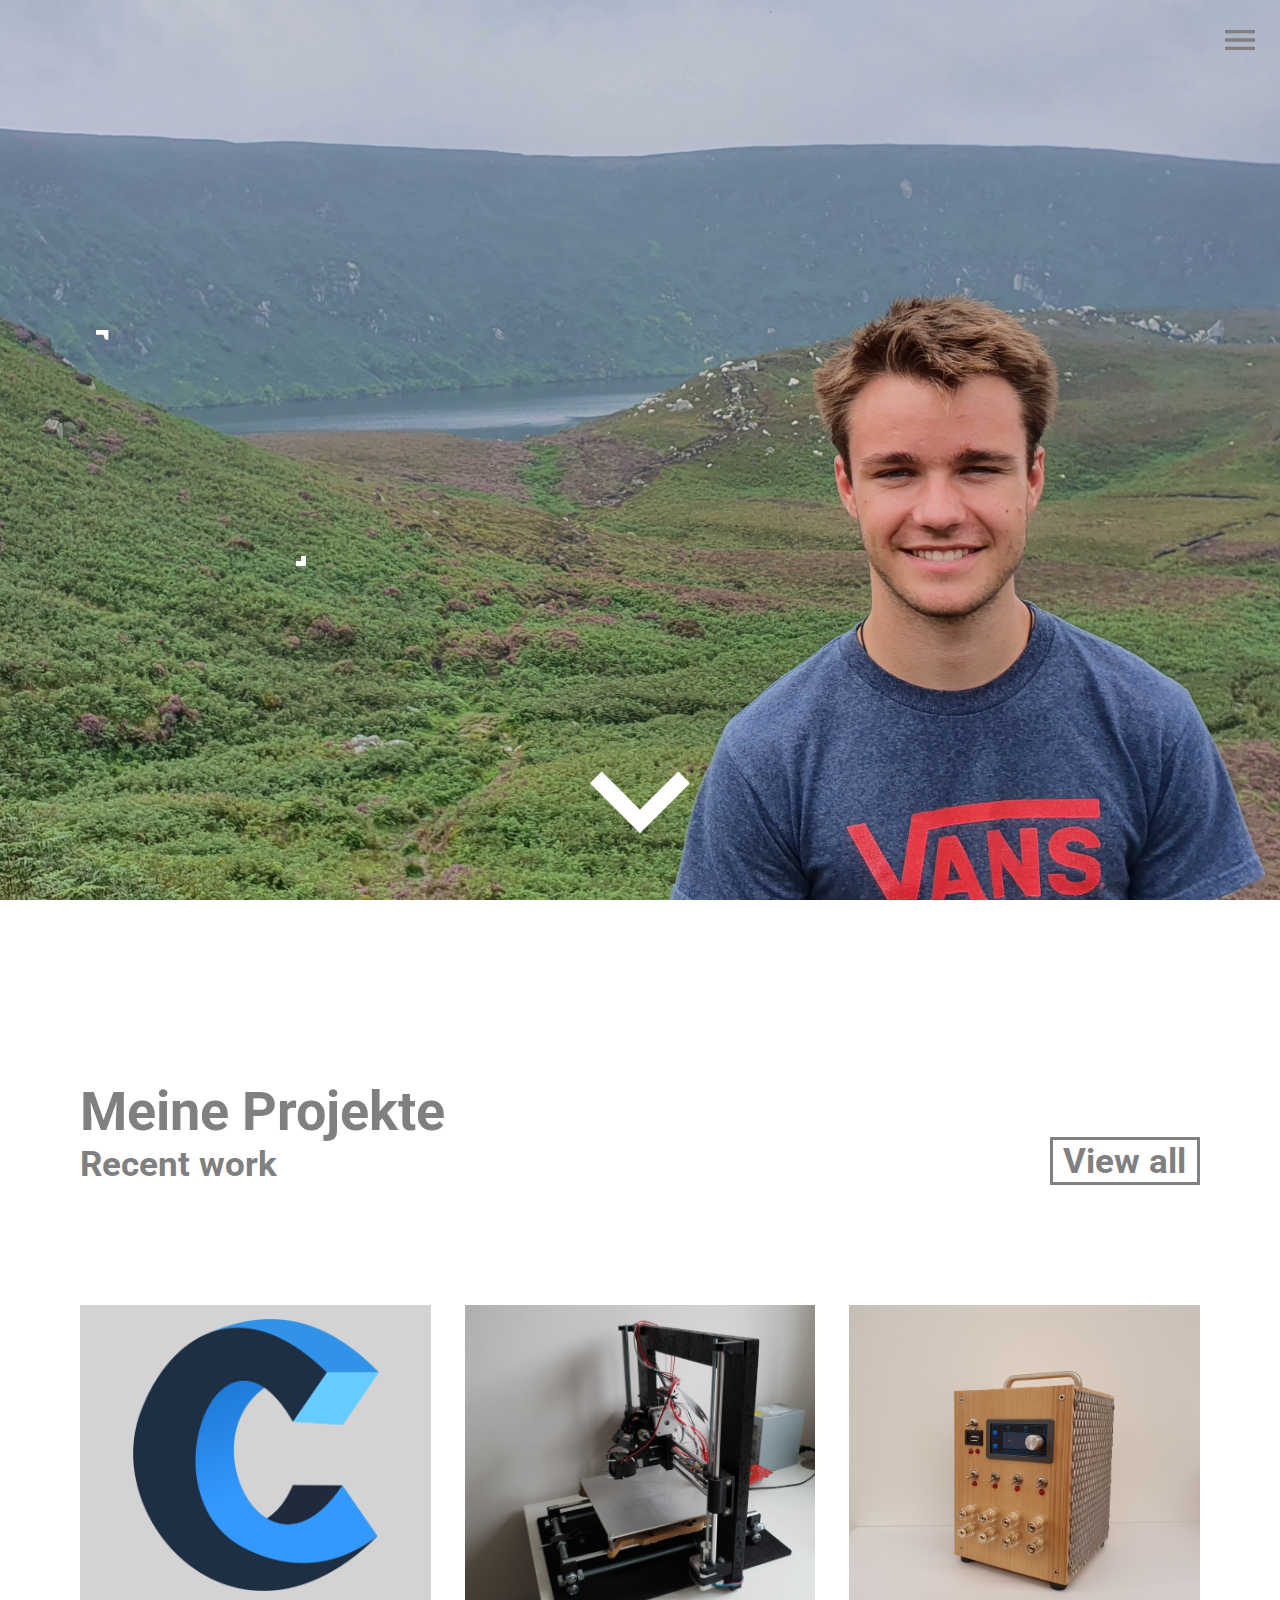
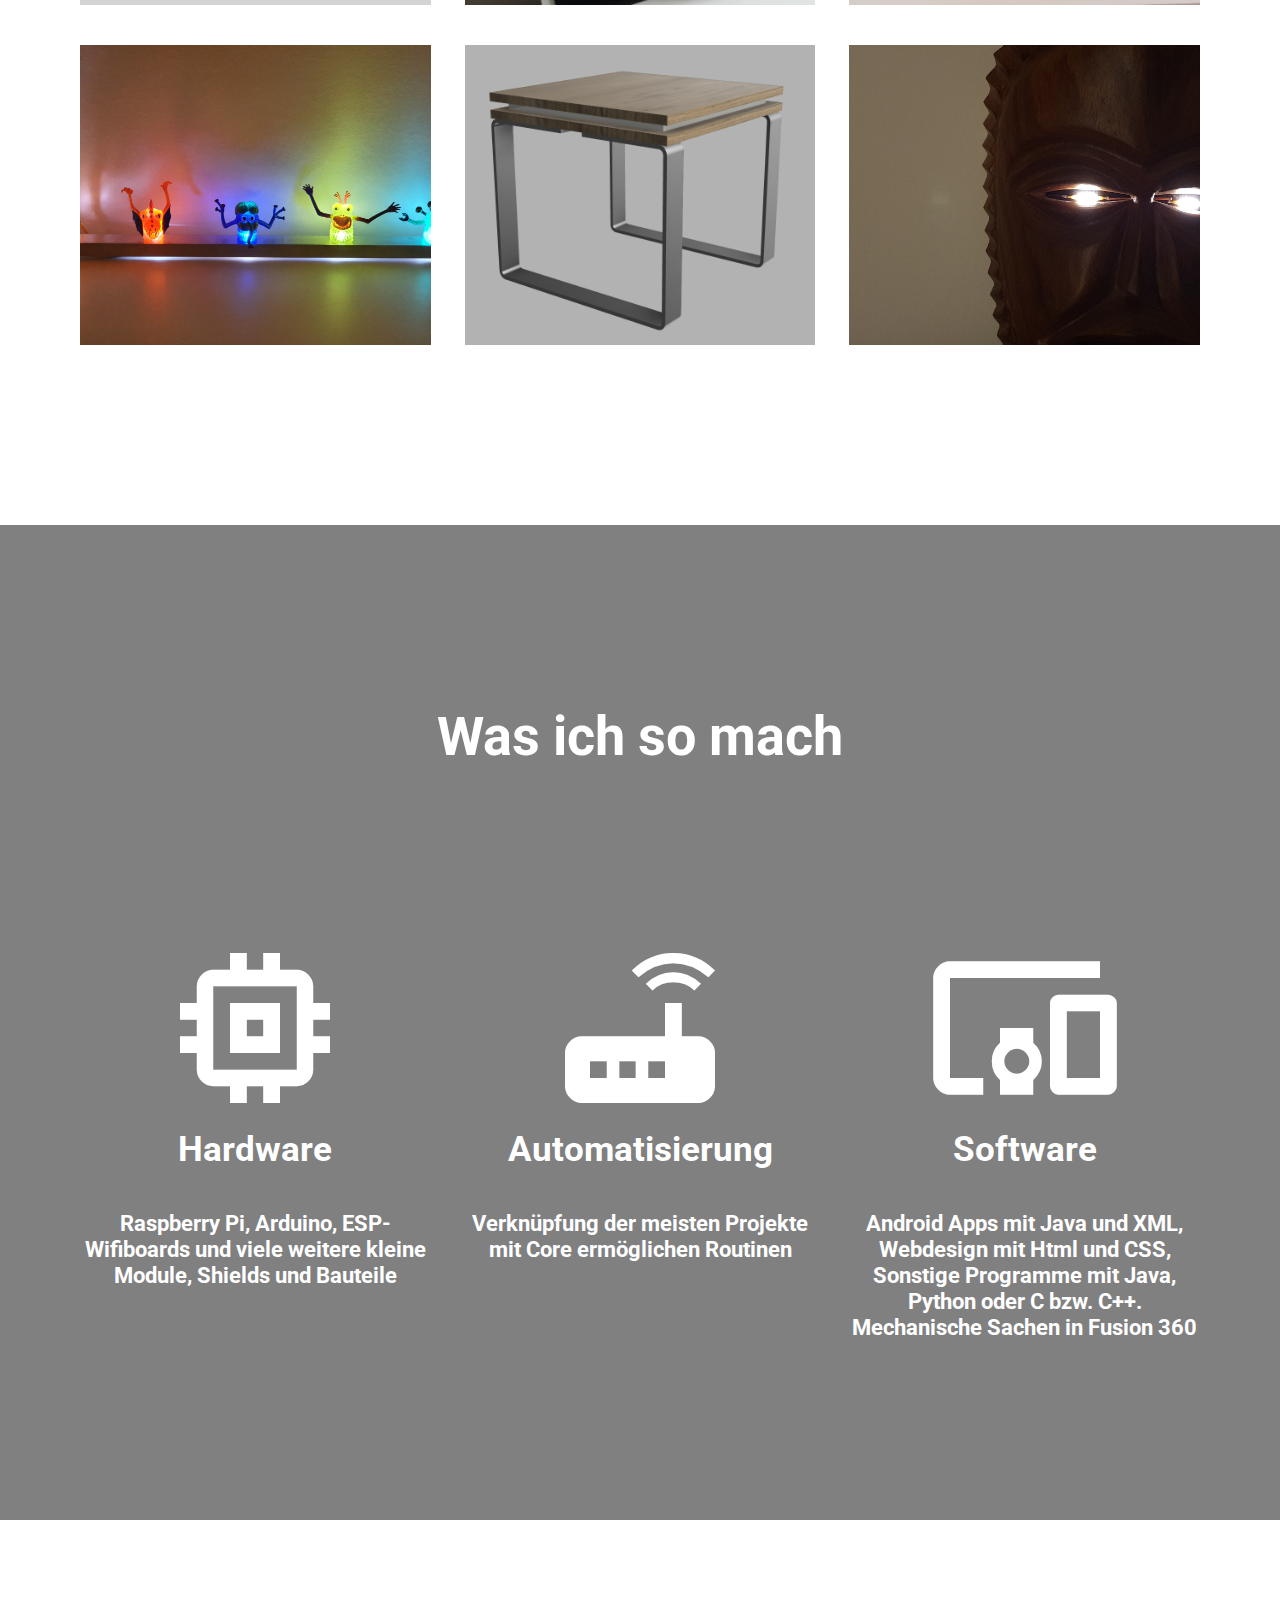
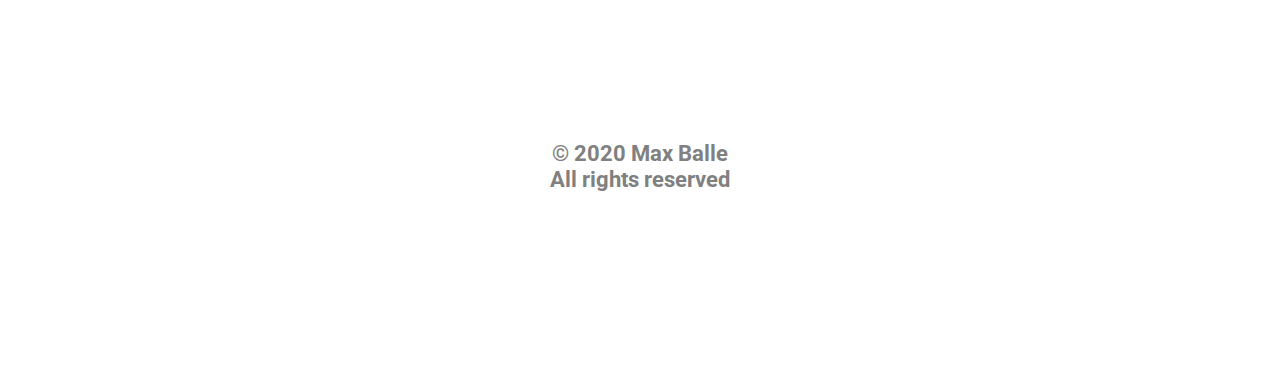
==== commit 5d4e0bbe: "labps pic" ====
--- a/index.html
+++ b/index.html
@@ -113,9 +113,9 @@
           <h3>Megan</h3>
         </div>
       </a>
-      <a class="gridItem" id="gridItem2" href="rgbled.html">
+      <a class="gridItem" id="gridItem2" href="labps.html">
         <div class="borderDiv">
-          <h3>RGB Beleuchtung</h3>
+          <h3>Lab PS</h3>
         </div>
       </a>
       <a class="gridItem" id="gridItem3" href="monster.html">
@@ -133,9 +133,9 @@
           <h3>Maske</h3>
         </div>
       </a>
-      <a class="gridItem hiddenP" id="gridItem6" href="labps.html">
+      <a class="gridItem hiddenP" id="gridItem6" href="rgbled.html">
         <div class="borderDiv">
-          <h3>Lab PS</h3>
+          <h3>RGB Beleuchtung</h3>
         </div>
       </a>
       <a class="gridItem hiddenP" id="gridItem7" href="maus.html">
--- a/style.css
+++ b/style.css
@@ -259,7 +259,7 @@
 }
 
 #gridItem2 {
-	background-image: url("res/megan.jpg");
+	background-image: url("res/labps.jpg");
 }
 
 #gridItem3 {
@@ -279,7 +279,7 @@
 }
 
 #gridItem6 {
-	background-image: url("res/monster.jpg");
+	background-image: url("res/megan.jpg");
 }
 
 #gridItem7 {
